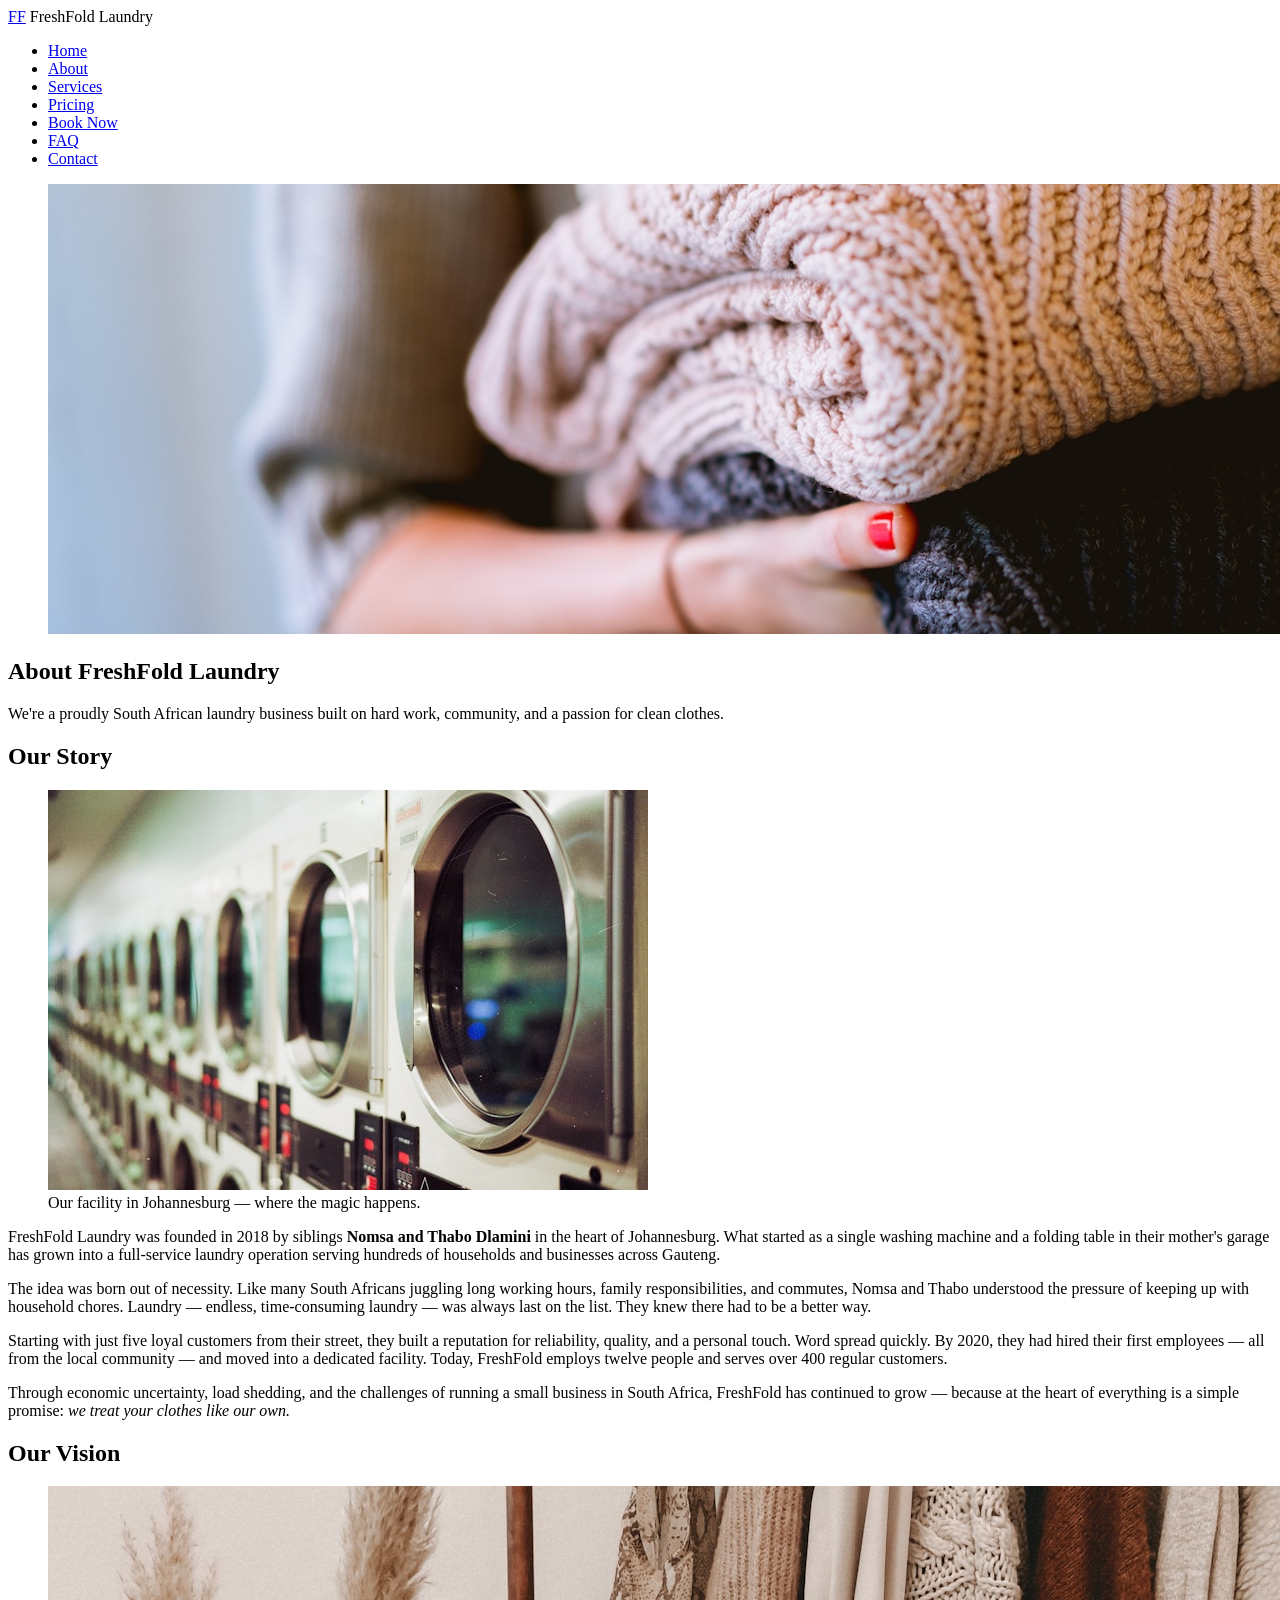
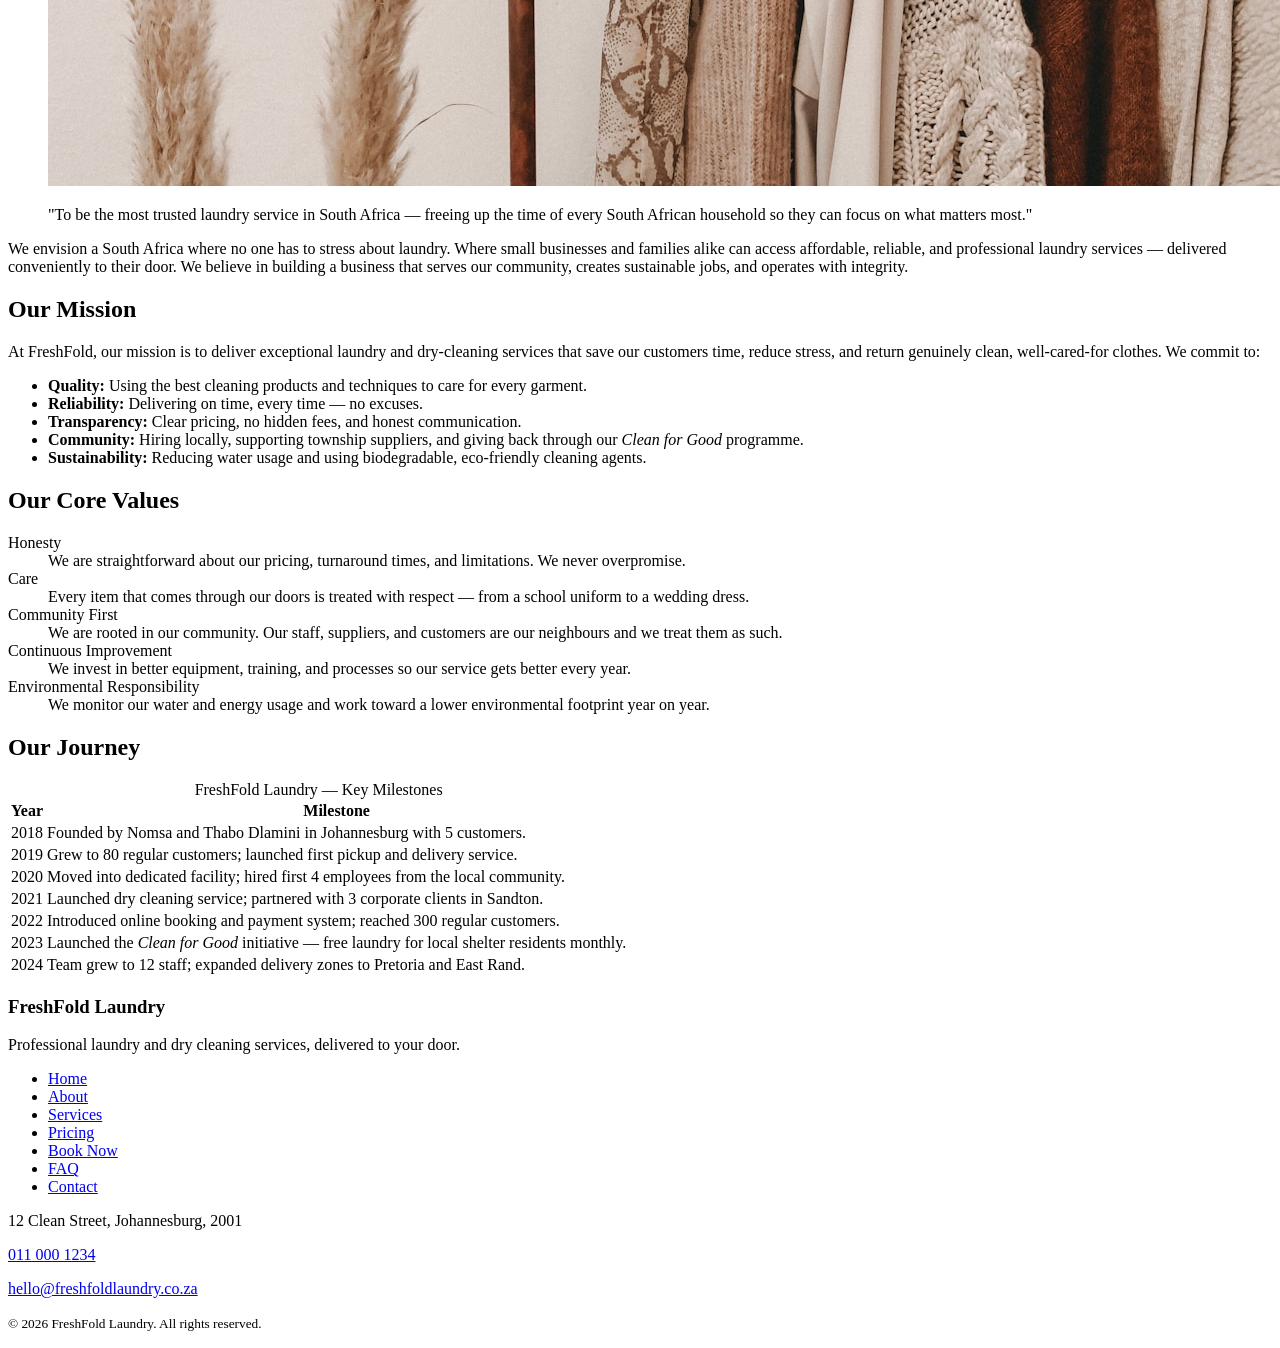
==== about.html @ 2a02e9fd "POE PART 1 POE PART 1" ====
<!doctype html>
<html lang="en">
    <head>
        <meta charset="UTF-8" />
        <meta name="viewport" content="width=device-width, initial-scale=1.0" />
        <title>About Us – FreshFold Laundry</title>
    </head>
    <body>
        <!-- ===== SITE HEADER & NAVIGATION ===== -->
        <header>
            <div class="logo">
                <a href="index.html">FF</a>
                <span>FreshFold Laundry</span>
            </div>
            <nav aria-label="Main navigation">
                <ul>
                    <li><a href="index.html">Home</a></li>
                    <li><a href="about.html" aria-current="page">About</a></li>
                    <li><a href="products_services.html">Services</a></li>
                    <li><a href="pricing.html">Pricing</a></li>
                    <li><a href="book-now.html">Book Now</a></li>
                    <li><a href="faq.html">FAQ</a></li>
                    <li><a href="contact.html">Contact</a></li>
                </ul>
            </nav>
        </header>

        <main>
            <!-- ===== PAGE HERO ===== -->
            <section aria-labelledby="about-hero-heading">
                <figure>
                    <img
                        src="./_images/about_cover.jpg"
                        alt="Staff members working inside the FreshFold laundry facility"
                        width="1400"
                        height="450"
                    />
                </figure>
                <h1 id="about-hero-heading">About FreshFold Laundry</h1>
                <p>
                    We're a proudly South African laundry business built on hard
                    work, community, and a passion for clean clothes.
                </p>
            </section>

            <!-- ===== OUR STORY ===== -->
            <section aria-labelledby="story-heading">
                <h2 id="story-heading">Our Story</h2>
                <div>
                    <figure>
                        <img
                            src="./_images/our_story.jpg"
                            alt="Laundry machines lined up in a bright, clean facility"
                            width="600"
                            height="400"
                        />
                        <figcaption>
                            Our facility in Johannesburg — where the magic
                            happens.
                        </figcaption>
                    </figure>
                    <div>
                        <p>
                            FreshFold Laundry was founded in 2018 by siblings
                            <strong>Nomsa and Thabo Dlamini</strong> in the
                            heart of Johannesburg. What started as a single
                            washing machine and a folding table in their
                            mother's garage has grown into a full-service
                            laundry operation serving hundreds of households and
                            businesses across Gauteng.
                        </p>
                        <p>
                            The idea was born out of necessity. Like many South
                            Africans juggling long working hours, family
                            responsibilities, and commutes, Nomsa and Thabo
                            understood the pressure of keeping up with household
                            chores. Laundry — endless, time-consuming laundry —
                            was always last on the list. They knew there had to
                            be a better way.
                        </p>
                        <p>
                            Starting with just five loyal customers from their
                            street, they built a reputation for reliability,
                            quality, and a personal touch. Word spread quickly.
                            By 2020, they had hired their first employees — all
                            from the local community — and moved into a
                            dedicated facility. Today, FreshFold employs twelve
                            people and serves over 400 regular customers.
                        </p>
                        <p>
                            Through economic uncertainty, load shedding, and the
                            challenges of running a small business in South
                            Africa, FreshFold has continued to grow — because at
                            the heart of everything is a simple promise:
                            <em>we treat your clothes like our own.</em>
                        </p>
                    </div>
                </div>
            </section>

            <!-- ===== OUR VISION ===== -->
            <section aria-labelledby="vision-heading">
                <h2 id="vision-heading">Our Vision</h2>
                <figure>
                    <img
                        src="./_images/vision.jpg"
                        alt="Clean, folded laundry ready for delivery"
                        width="1400"
                        height="300"
                    />
                </figure>
                <blockquote>
                    <p>
                        "To be the most trusted laundry service in South Africa
                        — freeing up the time of every South African household
                        so they can focus on what matters most."
                    </p>
                </blockquote>
                <p>
                    We envision a South Africa where no one has to stress about
                    laundry. Where small businesses and families alike can
                    access affordable, reliable, and professional laundry
                    services — delivered conveniently to their door. We believe
                    in building a business that serves our community, creates
                    sustainable jobs, and operates with integrity.
                </p>
            </section>

            <!-- ===== OUR MISSION ===== -->
            <section aria-labelledby="mission-heading">
                <h2 id="mission-heading">Our Mission</h2>
                <p>
                    At FreshFold, our mission is to deliver exceptional laundry
                    and dry-cleaning services that save our customers time,
                    reduce stress, and return genuinely clean, well-cared-for
                    clothes. We commit to:
                </p>
                <ul>
                    <li>
                        <strong>Quality:</strong> Using the best cleaning
                        products and techniques to care for every garment.
                    </li>
                    <li>
                        <strong>Reliability:</strong> Delivering on time, every
                        time — no excuses.
                    </li>
                    <li>
                        <strong>Transparency:</strong> Clear pricing, no hidden
                        fees, and honest communication.
                    </li>
                    <li>
                        <strong>Community:</strong> Hiring locally, supporting
                        township suppliers, and giving back through our
                        <em>Clean for Good</em> programme.
                    </li>
                    <li>
                        <strong>Sustainability:</strong> Reducing water usage
                        and using biodegradable, eco-friendly cleaning agents.
                    </li>
                </ul>
            </section>

            <!-- ===== OUR VALUES ===== -->
            <section aria-labelledby="values-heading">
                <h2 id="values-heading">Our Core Values</h2>
                <dl>
                    <dt>Honesty</dt>
                    <dd>
                        We are straightforward about our pricing, turnaround
                        times, and limitations. We never overpromise.
                    </dd>

                    <dt>Care</dt>
                    <dd>
                        Every item that comes through our doors is treated with
                        respect — from a school uniform to a wedding dress.
                    </dd>

                    <dt>Community First</dt>
                    <dd>
                        We are rooted in our community. Our staff, suppliers,
                        and customers are our neighbours and we treat them as
                        such.
                    </dd>

                    <dt>Continuous Improvement</dt>
                    <dd>
                        We invest in better equipment, training, and processes
                        so our service gets better every year.
                    </dd>

                    <dt>Environmental Responsibility</dt>
                    <dd>
                        We monitor our water and energy usage and work toward a
                        lower environmental footprint year on year.
                    </dd>
                </dl>
            </section>

            <!-- ===== MILESTONES ===== -->
            <section aria-labelledby="milestones-heading">
                <h2 id="milestones-heading">Our Journey</h2>
                <table>
                    <caption>
                        FreshFold Laundry — Key Milestones
                    </caption>
                    <thead>
                        <tr>
                            <th scope="col">Year</th>
                            <th scope="col">Milestone</th>
                        </tr>
                    </thead>
                    <tbody>
                        <tr>
                            <td>2018</td>
                            <td>
                                Founded by Nomsa and Thabo Dlamini in
                                Johannesburg with 5 customers.
                            </td>
                        </tr>
                        <tr>
                            <td>2019</td>
                            <td>
                                Grew to 80 regular customers; launched first
                                pickup and delivery service.
                            </td>
                        </tr>
                        <tr>
                            <td>2020</td>
                            <td>
                                Moved into dedicated facility; hired first 4
                                employees from the local community.
                            </td>
                        </tr>
                        <tr>
                            <td>2021</td>
                            <td>
                                Launched dry cleaning service; partnered with 3
                                corporate clients in Sandton.
                            </td>
                        </tr>
                        <tr>
                            <td>2022</td>
                            <td>
                                Introduced online booking and payment system;
                                reached 300 regular customers.
                            </td>
                        </tr>
                        <tr>
                            <td>2023</td>
                            <td>
                                Launched the <em>Clean for Good</em> initiative
                                — free laundry for local shelter residents
                                monthly.
                            </td>
                        </tr>
                        <tr>
                            <td>2024</td>
                            <td>
                                Team grew to 12 staff; expanded delivery zones
                                to Pretoria and East Rand.
                            </td>
                        </tr>
                    </tbody>
                </table>
            </section>
        </main>

        <!-- ===== SITE FOOTER ===== -->
        <footer>
            <div>
                <h3>FreshFold Laundry</h3>
                <p>
                    Professional laundry and dry cleaning services, delivered to
                    your door.
                </p>
            </div>
            <nav aria-label="Footer navigation">
                <ul>
                    <li><a href="index.html">Home</a></li>
                    <li><a href="about.html">About</a></li>
                    <li><a href="products_services.html">Services</a></li>
                    <li><a href="pricing.html">Pricing</a></li>
                    <li><a href="book-now.html">Book Now</a></li>
                    <li><a href="faq.html">FAQ</a></li>
                    <li><a href="contact.html">Contact</a></li>
                </ul>
            </nav>
            <div>
                <p>12 Clean Street, Johannesburg, 2001</p>
                <p><a href="tel:+27110001234">011 000 1234</a></p>
                <p>
                    <a href="mailto:hello@freshfoldlaundry.co.za"
                        >hello@freshfoldlaundry.co.za</a
                    >
                </p>
            </div>
            <p>
                <small
                    >&copy; 2026 FreshFold Laundry. All rights reserved.</small
                >
            </p>
        </footer>
    </body>
</html>
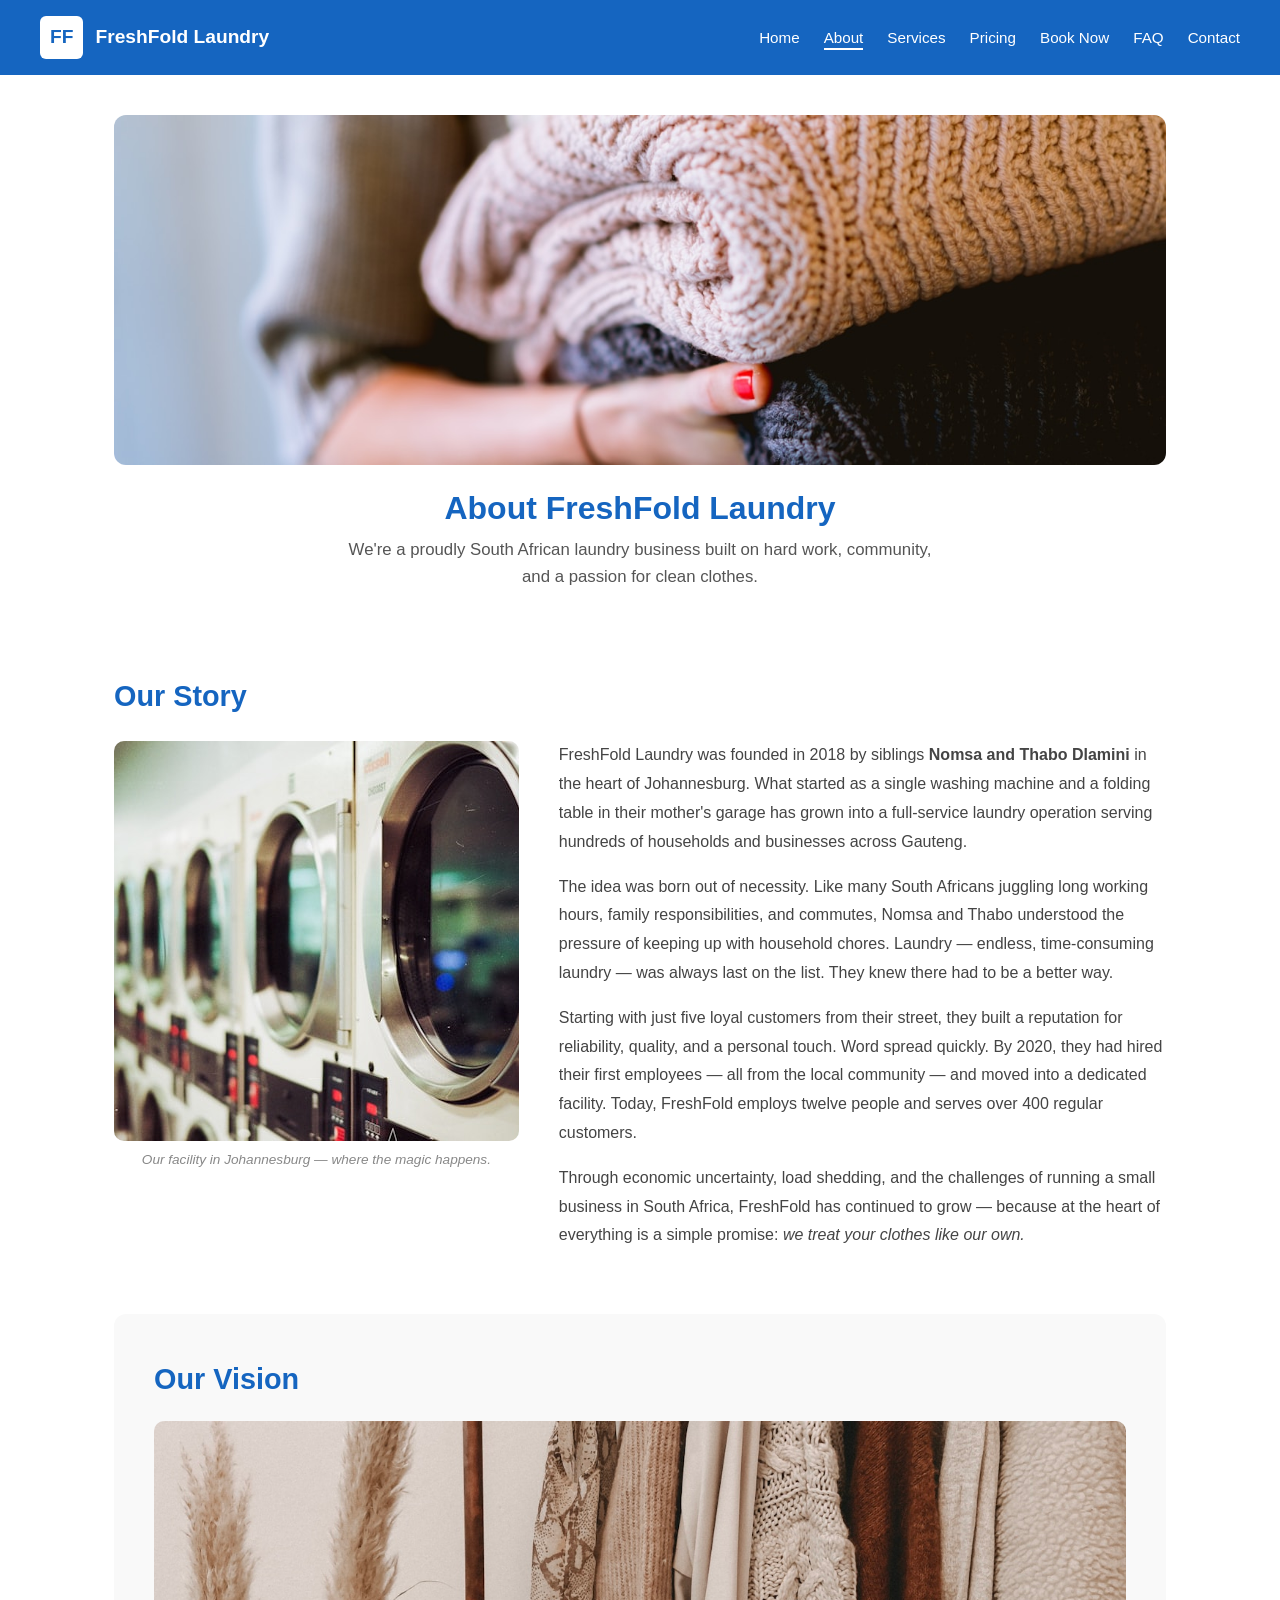
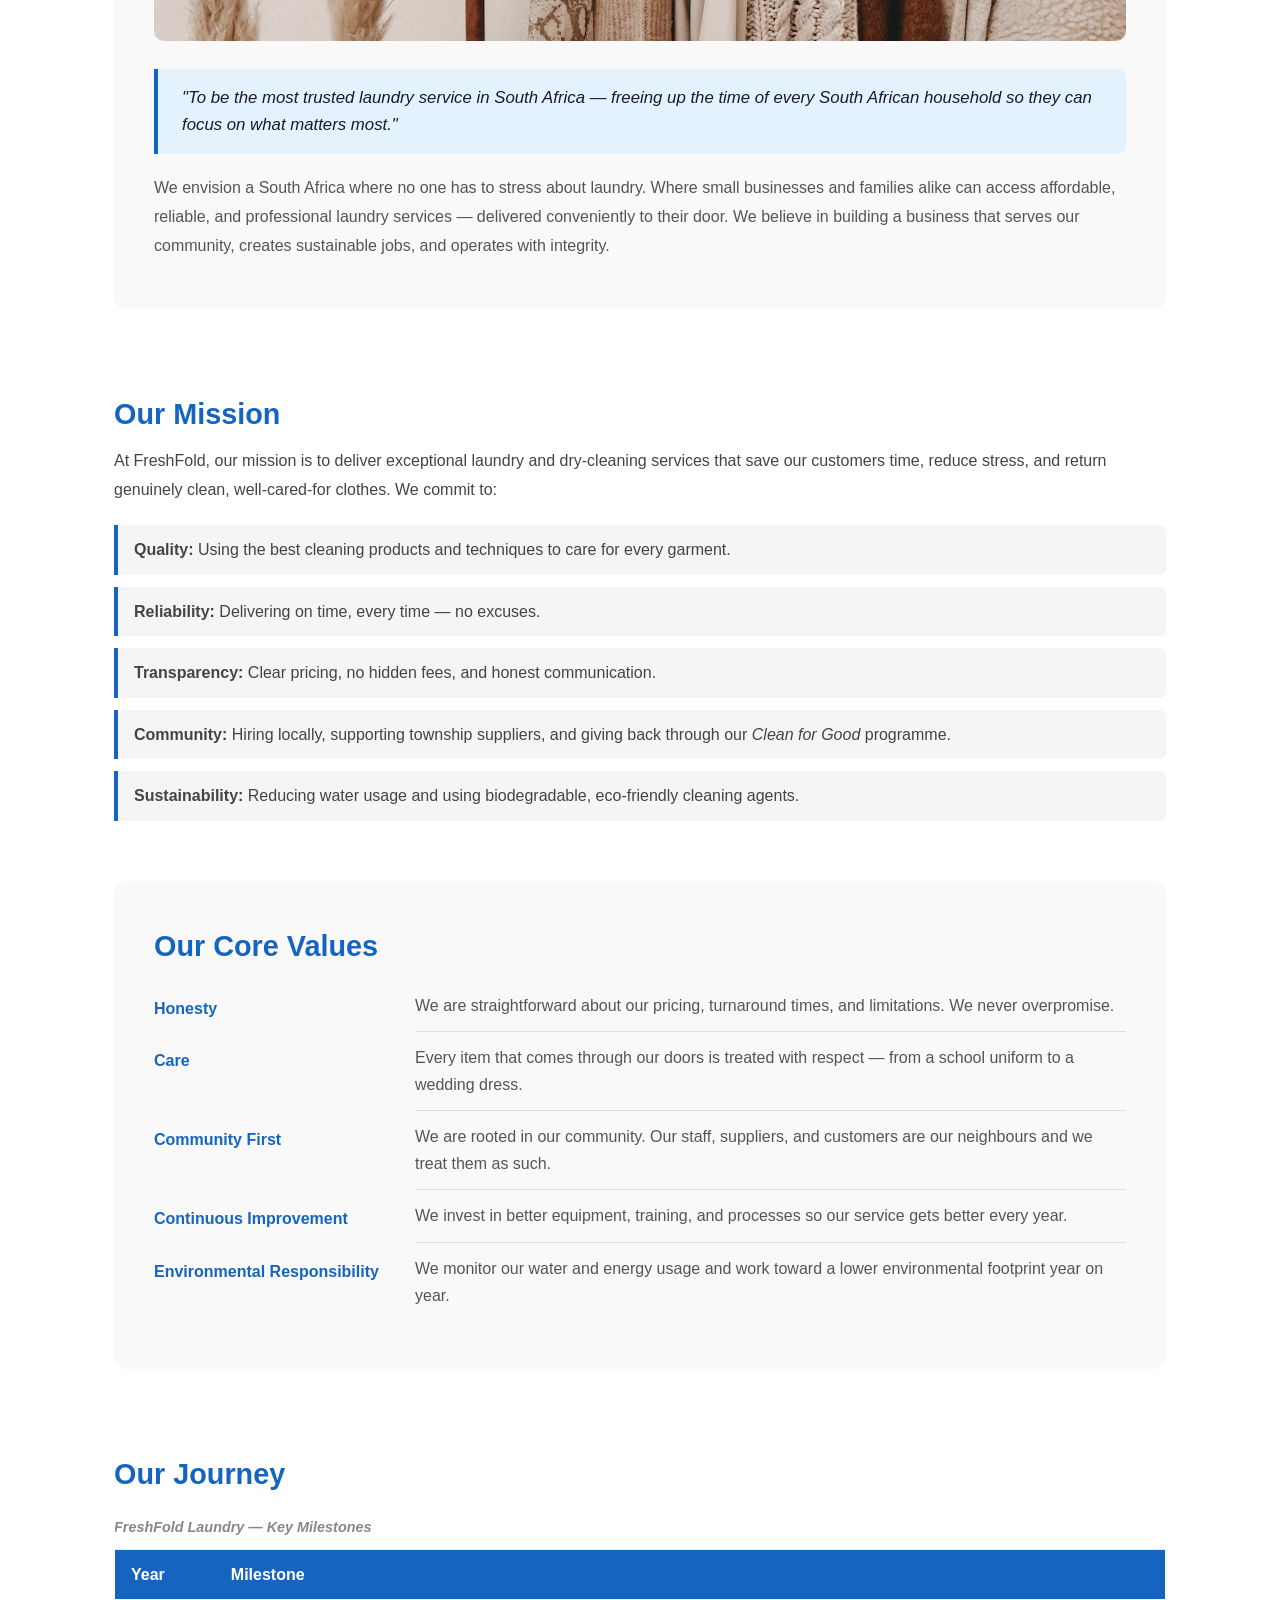
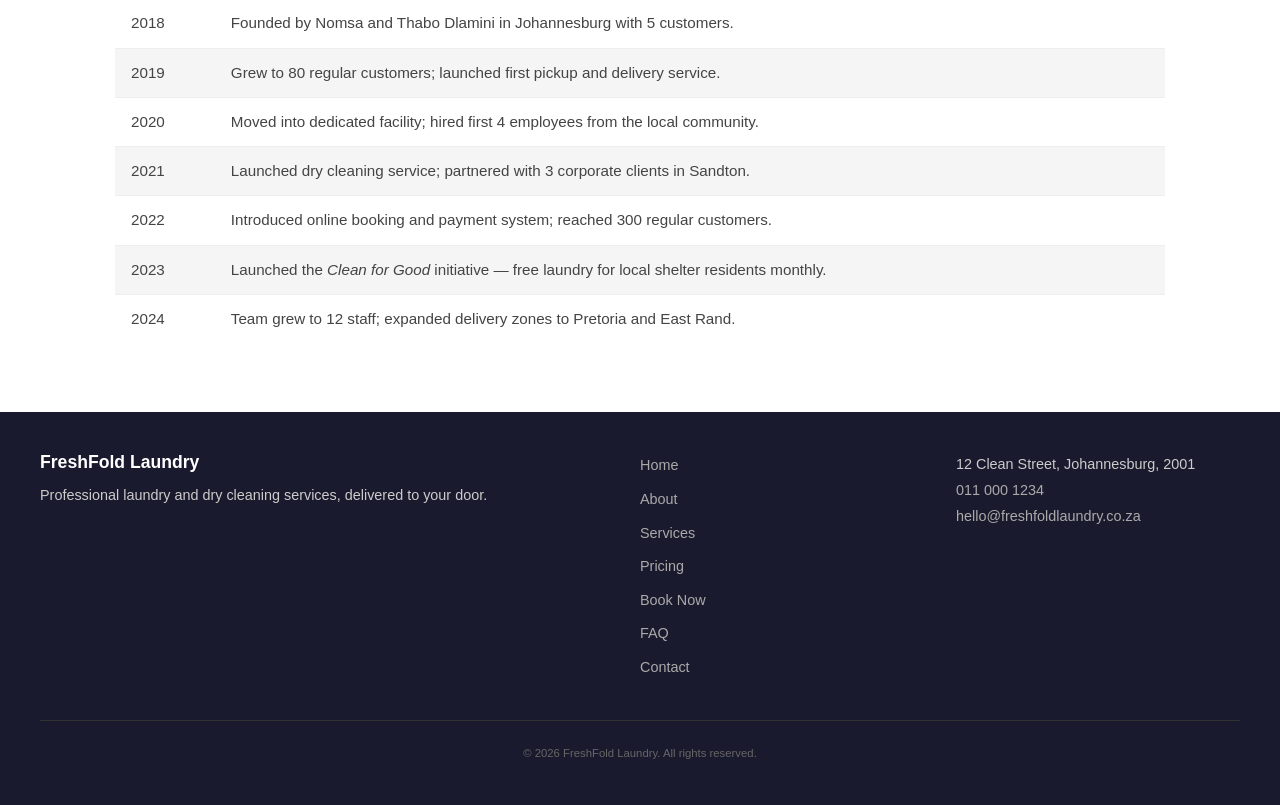
==== commit 290dcb31: "Part 2 IWED Assignment Part 2 IWED Assignment" ====
--- a/about.html
+++ b/about.html
@@ -4,6 +4,7 @@
         <meta charset="UTF-8" />
         <meta name="viewport" content="width=device-width, initial-scale=1.0" />
         <title>About Us – FreshFold Laundry</title>
+        <link rel="stylesheet" href="./style.css" />
     </head>
     <body>
         <!-- ===== SITE HEADER & NAVIGATION ===== -->
--- a/style.css
+++ b/style.css
@@ -0,0 +1,1628 @@
+/* ===== RESET & BASE ===== */
+* {
+    margin: 0;
+    padding: 0;
+    box-sizing: border-box;
+}
+
+body {
+    font-family: "Segoe UI", Arial, sans-serif;
+    font-size: 16px;
+    color: #333;
+    background-color: #fff;
+    line-height: 1.6;
+}
+
+a {
+    color: #1a73e8;
+    text-decoration: none;
+}
+
+a:hover {
+    text-decoration: underline;
+}
+
+img {
+    max-width: 100%;
+    display: block;
+}
+
+h1,
+h2,
+h3 {
+    line-height: 1.2;
+    margin-bottom: 0.5rem;
+}
+
+/* ===== HEADER & NAVIGATION ===== */
+header {
+    display: flex;
+    align-items: center;
+    justify-content: space-between;
+    padding: 16px 40px;
+    background-color: #1565c0;
+    color: #fff;
+    position: sticky;
+    top: 0;
+    z-index: 100;
+}
+
+.logo {
+    display: flex;
+    align-items: center;
+    gap: 12px;
+}
+
+.logo a {
+    background-color: #fff;
+    color: #1565c0;
+    font-weight: 700;
+    font-size: 1.2rem;
+    padding: 6px 10px;
+    border-radius: 6px;
+    text-decoration: none;
+}
+
+.logo span {
+    font-size: 1.2rem;
+    font-weight: 600;
+    color: #fff;
+}
+
+header nav ul {
+    list-style: none;
+    display: flex;
+    gap: 24px;
+}
+
+header nav ul li a {
+    color: #fff;
+    font-weight: 500;
+    font-size: 0.95rem;
+    text-decoration: none;
+    padding-bottom: 2px;
+    border-bottom: 2px solid transparent;
+    transition: border-color 0.2s;
+}
+
+header nav ul li a:hover,
+header nav ul li a[aria-current="page"] {
+    border-bottom-color: #fff;
+}
+
+/* ===== MAIN ===== */
+main {
+    max-width: 1100px;
+    margin: 0 auto;
+    padding: 0 24px;
+}
+
+/* ===== HERO SECTION ===== */
+section[aria-labelledby="hero-heading"] {
+    position: relative;
+    margin: 40px 0;
+    border-radius: 12px;
+    overflow: hidden;
+}
+
+section[aria-labelledby="hero-heading"] figure {
+    margin: 0;
+}
+
+section[aria-labelledby="hero-heading"] figure img {
+    width: 100%;
+    height: 420px;
+    object-fit: cover;
+}
+
+section[aria-labelledby="hero-heading"] div {
+    position: absolute;
+    top: 50%;
+    left: 50%;
+    transform: translate(-50%, -50%);
+    text-align: center;
+    background-color: rgba(0, 0, 0, 0.5);
+    color: #fff;
+    padding: 32px 40px;
+    border-radius: 10px;
+    width: 90%;
+    max-width: 600px;
+}
+
+section[aria-labelledby="hero-heading"] h1 {
+    font-size: 2.2rem;
+    margin-bottom: 12px;
+}
+
+section[aria-labelledby="hero-heading"] p {
+    margin-bottom: 20px;
+    font-size: 1rem;
+}
+
+section[aria-labelledby="hero-heading"] a {
+    display: inline-block;
+    padding: 12px 24px;
+    border-radius: 6px;
+    font-weight: 600;
+    margin: 6px;
+    text-decoration: none;
+    transition: background-color 0.2s;
+}
+
+section[aria-labelledby="hero-heading"] a:first-of-type {
+    background-color: #1565c0;
+    color: #fff;
+}
+
+section[aria-labelledby="hero-heading"] a:first-of-type:hover {
+    background-color: #0d47a1;
+}
+
+section[aria-labelledby="hero-heading"] a:last-of-type {
+    background-color: #fff;
+    color: #1565c0;
+}
+
+section[aria-labelledby="hero-heading"] a:last-of-type:hover {
+    background-color: #e3f2fd;
+}
+
+/* ===== HIGHLIGHTS SECTION ===== */
+section[aria-labelledby="highlights-heading"] {
+    padding: 48px 0;
+    text-align: center;
+}
+
+section[aria-labelledby="highlights-heading"] h2 {
+    font-size: 1.8rem;
+    margin-bottom: 32px;
+    color: #1565c0;
+}
+
+section[aria-labelledby="highlights-heading"] ul {
+    list-style: none;
+    display: grid;
+    grid-template-columns: repeat(4, 1fr);
+    gap: 24px;
+}
+
+section[aria-labelledby="highlights-heading"] li {
+    background-color: #e3f2fd;
+    border-radius: 10px;
+    padding: 24px 20px;
+}
+
+section[aria-labelledby="highlights-heading"] h3 {
+    font-size: 1rem;
+    color: #1565c0;
+    margin-bottom: 8px;
+}
+
+section[aria-labelledby="highlights-heading"] p {
+    font-size: 0.9rem;
+    color: #555;
+}
+
+/* ===== SERVICES TABLE ===== */
+section[aria-labelledby="services-heading"] {
+    padding: 48px 0;
+}
+
+section[aria-labelledby="services-heading"] h2 {
+    font-size: 1.8rem;
+    color: #1565c0;
+    margin-bottom: 24px;
+}
+
+table {
+    width: 100%;
+    border-collapse: collapse;
+    margin-bottom: 16px;
+}
+
+caption {
+    font-weight: 600;
+    margin-bottom: 10px;
+    text-align: left;
+    color: #555;
+}
+
+th {
+    background-color: #1565c0;
+    color: #fff;
+    padding: 12px 16px;
+    text-align: left;
+}
+
+td {
+    padding: 12px 16px;
+    border-bottom: 1px solid #ddd;
+}
+
+tbody tr:nth-child(even) {
+    background-color: #f5f5f5;
+}
+
+tbody tr:hover {
+    background-color: #e3f2fd;
+}
+
+section[aria-labelledby="services-heading"] > p a {
+    font-weight: 600;
+    color: #1565c0;
+}
+
+/* ===== ABOUT PAGE HERO ===== */
+section[aria-labelledby="about-hero-heading"] {
+    text-align: center;
+    margin: 40px 0;
+}
+
+section[aria-labelledby="about-hero-heading"] figure {
+    margin: 0 0 24px 0;
+    border-radius: 12px;
+    overflow: hidden;
+}
+
+section[aria-labelledby="about-hero-heading"] figure img {
+    width: 100%;
+    height: 350px;
+    object-fit: cover;
+}
+
+section[aria-labelledby="about-hero-heading"] h1 {
+    font-size: 2rem;
+    color: #1565c0;
+    margin-bottom: 10px;
+}
+
+section[aria-labelledby="about-hero-heading"] p {
+    font-size: 1.05rem;
+    color: #555;
+    max-width: 600px;
+    margin: 0 auto;
+}
+
+/* ===== OUR STORY ===== */
+section[aria-labelledby="story-heading"] {
+    padding: 48px 0;
+}
+
+section[aria-labelledby="story-heading"] h2 {
+    font-size: 1.8rem;
+    color: #1565c0;
+    margin-bottom: 28px;
+}
+
+section[aria-labelledby="story-heading"] > div {
+    display: grid;
+    grid-template-columns: 1fr 1.5fr;
+    gap: 40px;
+    align-items: start;
+}
+
+section[aria-labelledby="story-heading"] figure {
+    margin: 0;
+}
+
+section[aria-labelledby="story-heading"] figure img {
+    width: 100%;
+    border-radius: 10px;
+    object-fit: cover;
+}
+
+section[aria-labelledby="story-heading"] figcaption {
+    font-size: 0.85rem;
+    color: #888;
+    text-align: center;
+    margin-top: 8px;
+    font-style: italic;
+}
+
+section[aria-labelledby="story-heading"] > div > div p {
+    margin-bottom: 16px;
+    color: #444;
+    line-height: 1.8;
+}
+
+/* ===== OUR VISION ===== */
+section[aria-labelledby="vision-heading"] {
+    padding: 48px 0;
+    background-color: #f9f9f9;
+    border-radius: 12px;
+    padding-left: 40px;
+    padding-right: 40px;
+    margin-bottom: 40px;
+}
+
+section[aria-labelledby="vision-heading"] h2 {
+    font-size: 1.8rem;
+    color: #1565c0;
+    margin-bottom: 24px;
+}
+
+section[aria-labelledby="vision-heading"] figure {
+    margin: 0 0 28px 0;
+    border-radius: 10px;
+    overflow: hidden;
+}
+
+section[aria-labelledby="vision-heading"] figure img {
+    width: 100%;
+    height: 220px;
+    object-fit: cover;
+}
+
+section[aria-labelledby="vision-heading"] blockquote {
+    border-left: 4px solid #1565c0;
+    padding: 16px 24px;
+    margin: 0 0 20px 0;
+    background-color: #e3f2fd;
+    border-radius: 0 8px 8px 0;
+}
+
+section[aria-labelledby="vision-heading"] blockquote p {
+    font-style: italic;
+    color: #1a1a2e;
+    font-size: 1.05rem;
+}
+
+section[aria-labelledby="vision-heading"] > p {
+    color: #555;
+    line-height: 1.8;
+}
+
+/* ===== OUR MISSION ===== */
+section[aria-labelledby="mission-heading"] {
+    padding: 48px 0;
+}
+
+section[aria-labelledby="mission-heading"] h2 {
+    font-size: 1.8rem;
+    color: #1565c0;
+    margin-bottom: 16px;
+}
+
+section[aria-labelledby="mission-heading"] > p {
+    color: #444;
+    margin-bottom: 20px;
+    line-height: 1.8;
+}
+
+section[aria-labelledby="mission-heading"] ul {
+    list-style: none;
+    padding: 0;
+}
+
+section[aria-labelledby="mission-heading"] ul li {
+    padding: 12px 16px;
+    border-left: 4px solid #1565c0;
+    margin-bottom: 12px;
+    background-color: #f5f5f5;
+    border-radius: 0 6px 6px 0;
+    color: #444;
+    line-height: 1.6;
+}
+
+/* ===== OUR VALUES ===== */
+section[aria-labelledby="values-heading"] {
+    padding: 48px 0;
+    background-color: #f9f9f9;
+    border-radius: 12px;
+    padding-left: 40px;
+    padding-right: 40px;
+    margin-bottom: 40px;
+}
+
+section[aria-labelledby="values-heading"] h2 {
+    font-size: 1.8rem;
+    color: #1565c0;
+    margin-bottom: 28px;
+}
+
+section[aria-labelledby="values-heading"] dl {
+    display: grid;
+    grid-template-columns: 1fr 3fr;
+    gap: 12px 24px;
+    align-items: start;
+}
+
+section[aria-labelledby="values-heading"] dt {
+    font-weight: 700;
+    color: #1565c0;
+    padding-top: 4px;
+}
+
+section[aria-labelledby="values-heading"] dd {
+    color: #555;
+    line-height: 1.7;
+    margin: 0;
+    padding-bottom: 12px;
+    border-bottom: 1px solid #ddd;
+}
+
+section[aria-labelledby="values-heading"] dt:last-of-type + dd {
+    border-bottom: none;
+}
+
+/* ===== MILESTONES TABLE ===== */
+section[aria-labelledby="milestones-heading"] {
+    padding: 48px 0;
+}
+
+section[aria-labelledby="milestones-heading"] h2 {
+    font-size: 1.8rem;
+    color: #1565c0;
+    margin-bottom: 24px;
+}
+
+/* ===== HOW IT WORKS ===== */
+section[aria-labelledby="how-heading"] {
+    padding: 48px 0;
+    background-color: #f9f9f9;
+    border-radius: 12px;
+    padding-left: 40px;
+    padding-right: 40px;
+    margin-bottom: 40px;
+}
+
+section[aria-labelledby="how-heading"] h2 {
+    font-size: 1.8rem;
+    color: #1565c0;
+    margin-bottom: 28px;
+}
+
+section[aria-labelledby="how-heading"] ol {
+    list-style: none;
+    display: grid;
+    grid-template-columns: repeat(4, 1fr);
+    gap: 24px;
+    padding: 0;
+}
+
+section[aria-labelledby="how-heading"] li {
+    background-color: #fff;
+    border: 1px solid #ddd;
+    border-radius: 10px;
+    padding: 20px;
+}
+
+section[aria-labelledby="how-heading"] h3 {
+    font-size: 1rem;
+    color: #1565c0;
+    margin-bottom: 8px;
+}
+
+section[aria-labelledby="how-heading"] p {
+    font-size: 0.9rem;
+    color: #555;
+}
+
+/* ===== TESTIMONIALS ===== */
+section[aria-labelledby="testimonials-heading"] {
+    padding: 48px 0;
+    text-align: center;
+}
+
+section[aria-labelledby="testimonials-heading"] h2 {
+    font-size: 1.8rem;
+    color: #1565c0;
+    margin-bottom: 32px;
+}
+
+section[aria-labelledby="testimonials-heading"] article {
+    display: inline-block;
+    width: 30%;
+    vertical-align: top;
+    background-color: #fff;
+    border: 1px solid #ddd;
+    border-radius: 10px;
+    padding: 24px;
+    margin: 0 1%;
+}
+
+section[aria-labelledby="testimonials-heading"] blockquote p {
+    font-style: italic;
+    color: #444;
+    margin-bottom: 12px;
+}
+
+section[aria-labelledby="testimonials-heading"] article footer {
+    font-size: 0.9rem;
+    color: #888;
+}
+
+/* ===== CALL TO ACTION ===== */
+section[aria-labelledby="cta-heading"] {
+    background-color: #1565c0;
+    color: #fff;
+    text-align: center;
+    padding: 48px 40px;
+    border-radius: 12px;
+    margin-bottom: 48px;
+}
+
+section[aria-labelledby="cta-heading"] h2 {
+    font-size: 1.8rem;
+    margin-bottom: 12px;
+}
+
+section[aria-labelledby="cta-heading"] p {
+    margin-bottom: 24px;
+    font-size: 1rem;
+}
+
+section[aria-labelledby="cta-heading"] a {
+    display: inline-block;
+    padding: 12px 28px;
+    border-radius: 6px;
+    font-weight: 600;
+    margin: 6px;
+    text-decoration: none;
+    transition: background-color 0.2s;
+}
+
+section[aria-labelledby="cta-heading"] a:first-of-type {
+    background-color: #fff;
+    color: #1565c0;
+}
+
+section[aria-labelledby="cta-heading"] a:first-of-type:hover {
+    background-color: #e3f2fd;
+}
+
+section[aria-labelledby="cta-heading"] a:last-of-type {
+    background-color: transparent;
+    color: #fff;
+    border: 2px solid #fff;
+}
+
+section[aria-labelledby="cta-heading"] a:last-of-type:hover {
+    background-color: rgba(255, 255, 255, 0.15);
+}
+
+/* ===== SERVICES PAGE HERO ===== */
+section[aria-labelledby="services-hero-heading"] {
+    text-align: center;
+    margin: 40px 0;
+}
+
+section[aria-labelledby="services-hero-heading"] figure {
+    margin: 0 0 24px 0;
+    border-radius: 12px;
+    overflow: hidden;
+}
+
+section[aria-labelledby="services-hero-heading"] figure img {
+    width: 100%;
+    height: 350px;
+    object-fit: cover;
+}
+
+section[aria-labelledby="services-hero-heading"] h1 {
+    font-size: 2rem;
+    color: #1565c0;
+    margin-bottom: 10px;
+}
+
+section[aria-labelledby="services-hero-heading"] p {
+    font-size: 1.05rem;
+    color: #555;
+    max-width: 600px;
+    margin: 0 auto;
+}
+
+/* ===== SHARED: SERVICE DETAIL SECTIONS ===== */
+/* Applies to drop-off, pickup, ironing, dry cleaning */
+section[aria-labelledby="dropoff-heading"],
+section[aria-labelledby="pickup-heading"],
+section[aria-labelledby="ironing-heading"],
+section[aria-labelledby="drycleaning-heading"] {
+    padding: 48px 0;
+    border-bottom: 1px solid #eee;
+}
+
+section[aria-labelledby="dropoff-heading"] h2,
+section[aria-labelledby="pickup-heading"] h2,
+section[aria-labelledby="ironing-heading"] h2,
+section[aria-labelledby="drycleaning-heading"] h2 {
+    font-size: 1.8rem;
+    color: #1565c0;
+    margin-bottom: 24px;
+}
+
+/* Two-column layout: image + text */
+section[aria-labelledby="dropoff-heading"] > div,
+section[aria-labelledby="pickup-heading"] > div,
+section[aria-labelledby="ironing-heading"] > div,
+section[aria-labelledby="drycleaning-heading"] > div {
+    display: grid;
+    grid-template-columns: 1fr 1.6fr;
+    gap: 40px;
+    align-items: start;
+}
+
+/* Alternate: image on right for even sections */
+section[aria-labelledby="pickup-heading"] > div,
+section[aria-labelledby="drycleaning-heading"] > div {
+    direction: rtl;
+}
+
+section[aria-labelledby="pickup-heading"] > div > *,
+section[aria-labelledby="drycleaning-heading"] > div > * {
+    direction: ltr;
+}
+
+/* Shared figure styles */
+section[aria-labelledby="dropoff-heading"] figure,
+section[aria-labelledby="pickup-heading"] figure,
+section[aria-labelledby="ironing-heading"] figure,
+section[aria-labelledby="drycleaning-heading"] figure {
+    margin: 0;
+}
+
+section[aria-labelledby="dropoff-heading"] figure img,
+section[aria-labelledby="pickup-heading"] figure img,
+section[aria-labelledby="ironing-heading"] figure img,
+section[aria-labelledby="drycleaning-heading"] figure img {
+    width: 100%;
+    border-radius: 10px;
+    object-fit: cover;
+    height: 300px;
+}
+
+section[aria-labelledby="dropoff-heading"] figcaption,
+section[aria-labelledby="pickup-heading"] figcaption,
+section[aria-labelledby="ironing-heading"] figcaption,
+section[aria-labelledby="drycleaning-heading"] figcaption {
+    font-size: 0.85rem;
+    color: #888;
+    font-style: italic;
+    text-align: center;
+    margin-top: 8px;
+}
+
+/* Shared text content */
+section[aria-labelledby="dropoff-heading"] > div > div p,
+section[aria-labelledby="pickup-heading"] > div > div p,
+section[aria-labelledby="ironing-heading"] > div > div p,
+section[aria-labelledby="drycleaning-heading"] > div > div p {
+    color: #444;
+    line-height: 1.8;
+    margin-bottom: 12px;
+}
+
+section[aria-labelledby="dropoff-heading"] h3,
+section[aria-labelledby="pickup-heading"] h3,
+section[aria-labelledby="ironing-heading"] h3,
+section[aria-labelledby="drycleaning-heading"] h3 {
+    font-size: 1rem;
+    color: #1a1a2e;
+    margin: 16px 0 8px 0;
+}
+
+section[aria-labelledby="dropoff-heading"] ul,
+section[aria-labelledby="pickup-heading"] ul,
+section[aria-labelledby="ironing-heading"] ul,
+section[aria-labelledby="drycleaning-heading"] ul,
+section[aria-labelledby="pickup-heading"] ol {
+    padding-left: 20px;
+    margin-bottom: 12px;
+    color: #444;
+}
+
+section[aria-labelledby="dropoff-heading"] ul li,
+section[aria-labelledby="pickup-heading"] ul li,
+section[aria-labelledby="ironing-heading"] ul li,
+section[aria-labelledby="drycleaning-heading"] ul li,
+section[aria-labelledby="pickup-heading"] ol li {
+    margin-bottom: 6px;
+    line-height: 1.6;
+}
+
+/* ===== MEET THE TEAM ===== */
+section[aria-labelledby="team-heading"] {
+    padding: 48px 0;
+}
+
+section[aria-labelledby="team-heading"] h2 {
+    font-size: 1.8rem;
+    color: #1565c0;
+    margin-bottom: 12px;
+}
+
+section[aria-labelledby="team-heading"] > p {
+    color: #555;
+    margin-bottom: 32px;
+    line-height: 1.8;
+}
+
+section[aria-labelledby="team-heading"] ul {
+    list-style: none;
+    padding: 0;
+    display: grid;
+    grid-template-columns: repeat(3, 1fr);
+    gap: 28px;
+}
+
+section[aria-labelledby="team-heading"] li {
+    background-color: #f9f9f9;
+    border: 1px solid #eee;
+    border-radius: 10px;
+    padding: 24px;
+    text-align: center;
+}
+
+section[aria-labelledby="team-heading"] figure {
+    margin: 0 0 16px 0;
+}
+
+section[aria-labelledby="team-heading"] figure img {
+    width: 100px;
+    height: 100px;
+    object-fit: cover;
+    border-radius: 50%;
+    margin: 0 auto;
+    border: 3px solid #1565c0;
+}
+
+section[aria-labelledby="team-heading"] h3 {
+    font-size: 1rem;
+    color: #1a1a2e;
+    margin-bottom: 4px;
+}
+
+section[aria-labelledby="team-heading"] li > p:first-of-type {
+    color: #1565c0;
+    font-size: 0.85rem;
+    margin-bottom: 10px;
+}
+
+section[aria-labelledby="team-heading"] li > p:last-of-type {
+    font-size: 0.88rem;
+    color: #555;
+    line-height: 1.6;
+}
+/* ===== PRICING PAGE HERO ===== */
+section[aria-labelledby="pricing-hero-heading"] {
+    text-align: center;
+    margin: 40px 0;
+}
+
+section[aria-labelledby="pricing-hero-heading"] figure {
+    margin: 0 0 24px 0;
+    border-radius: 12px;
+    overflow: hidden;
+}
+
+section[aria-labelledby="pricing-hero-heading"] figure img {
+    width: 100%;
+    height: 280px;
+    object-fit: cover;
+}
+
+section[aria-labelledby="pricing-hero-heading"] h1 {
+    font-size: 2rem;
+    color: #1565c0;
+    margin-bottom: 10px;
+}
+
+section[aria-labelledby="pricing-hero-heading"] p {
+    font-size: 1.05rem;
+    color: #555;
+    max-width: 600px;
+    margin: 0 auto;
+}
+
+/* ===== SHARED: PRICING TABLE SECTIONS ===== */
+section[aria-labelledby="wf-pricing-heading"],
+section[aria-labelledby="iron-pricing-heading"],
+section[aria-labelledby="dc-pricing-heading"] {
+    padding: 48px 0;
+    border-bottom: 1px solid #eee;
+}
+
+section[aria-labelledby="wf-pricing-heading"] h2,
+section[aria-labelledby="iron-pricing-heading"] h2,
+section[aria-labelledby="dc-pricing-heading"] h2 {
+    font-size: 1.8rem;
+    color: #1565c0;
+    margin-bottom: 10px;
+}
+
+section[aria-labelledby="wf-pricing-heading"] > p,
+section[aria-labelledby="iron-pricing-heading"] > p,
+section[aria-labelledby="dc-pricing-heading"] > p {
+    color: #555;
+    margin-bottom: 20px;
+}
+
+section[aria-labelledby="wf-pricing-heading"] p em,
+section[aria-labelledby="iron-pricing-heading"] p em {
+    font-size: 0.9rem;
+    color: #888;
+    display: block;
+    margin-top: 12px;
+}
+
+/* ===== PACKAGES ===== */
+section[aria-labelledby="packages-heading"] {
+    padding: 48px 0;
+    border-bottom: 1px solid #eee;
+}
+
+section[aria-labelledby="packages-heading"] h2 {
+    font-size: 1.8rem;
+    color: #1565c0;
+    margin-bottom: 10px;
+}
+
+section[aria-labelledby="packages-heading"] > p {
+    color: #555;
+    margin-bottom: 32px;
+    line-height: 1.8;
+}
+
+section[aria-labelledby="packages-heading"] article {
+    display: inline-block;
+    width: 30%;
+    vertical-align: top;
+    margin: 0 1.5%;
+    background-color: #f9f9f9;
+    border: 1px solid #ddd;
+    border-radius: 10px;
+    padding: 28px 24px;
+}
+
+/* Highlight the middle (most popular) package */
+section[aria-labelledby="packages-heading"] article:nth-child(3) {
+    background-color: #1565c0;
+    color: #fff;
+    border-color: #1565c0;
+    transform: translateY(-6px);
+}
+
+section[aria-labelledby="packages-heading"] article:nth-child(3) h3,
+section[aria-labelledby="packages-heading"] article:nth-child(3) p,
+section[aria-labelledby="packages-heading"] article:nth-child(3) li {
+    color: #fff;
+}
+
+section[aria-labelledby="packages-heading"] article h3 {
+    font-size: 1.1rem;
+    color: #1565c0;
+    margin-bottom: 6px;
+}
+
+section[aria-labelledby="packages-heading"] article > p:first-of-type {
+    font-size: 0.9rem;
+    color: #777;
+    margin-bottom: 16px;
+}
+
+section[aria-labelledby="packages-heading"] article ul {
+    list-style: none;
+    padding: 0;
+    margin-bottom: 20px;
+}
+
+section[aria-labelledby="packages-heading"] article ul li {
+    padding: 6px 0;
+    border-bottom: 1px solid #eee;
+    font-size: 0.9rem;
+    color: #444;
+    line-height: 1.5;
+}
+
+section[aria-labelledby="packages-heading"] article:nth-child(3) ul li {
+    border-bottom-color: rgba(255, 255, 255, 0.25);
+}
+
+section[aria-labelledby="packages-heading"] article ul li::before {
+    content: "✓ ";
+    color: #1565c0;
+    font-weight: 700;
+}
+
+section[aria-labelledby="packages-heading"] article:nth-child(3) ul li::before {
+    color: #fff;
+}
+
+section[aria-labelledby="packages-heading"] article a {
+    display: inline-block;
+    padding: 10px 20px;
+    background-color: #1565c0;
+    color: #fff;
+    border-radius: 6px;
+    font-weight: 600;
+    font-size: 0.9rem;
+    text-decoration: none;
+    transition: background-color 0.2s;
+}
+
+section[aria-labelledby="packages-heading"] article a:hover {
+    background-color: #0d47a1;
+}
+
+section[aria-labelledby="packages-heading"] article:nth-child(3) a {
+    background-color: #fff;
+    color: #1565c0;
+}
+
+section[aria-labelledby="packages-heading"] article:nth-child(3) a:hover {
+    background-color: #e3f2fd;
+}
+
+/* ===== BOOK NOW CTA ===== */
+section[aria-labelledby="booknow-cta-heading"] {
+    background-color: #1565c0;
+    color: #fff;
+    text-align: center;
+    padding: 48px 40px;
+    border-radius: 12px;
+    margin: 48px 0;
+}
+
+section[aria-labelledby="booknow-cta-heading"] h2 {
+    font-size: 1.8rem;
+    margin-bottom: 12px;
+}
+
+section[aria-labelledby="booknow-cta-heading"] p {
+    margin-bottom: 24px;
+    font-size: 1rem;
+}
+
+section[aria-labelledby="booknow-cta-heading"] a {
+    display: inline-block;
+    padding: 14px 32px;
+    background-color: #fff;
+    color: #1565c0;
+    border-radius: 6px;
+    font-weight: 700;
+    font-size: 1rem;
+    text-decoration: none;
+    transition: background-color 0.2s;
+}
+
+section[aria-labelledby="booknow-cta-heading"] a:hover {
+    background-color: #e3f2fd;
+}
+/* ===== BOOK NOW PAGE HERO ===== */
+section[aria-labelledby="book-hero-heading"] {
+    text-align: center;
+    padding: 48px 40px;
+    background-color: #e3f2fd;
+    border-radius: 12px;
+    margin: 40px 0;
+}
+
+section[aria-labelledby="book-hero-heading"] h1 {
+    font-size: 2rem;
+    color: #1565c0;
+    margin-bottom: 12px;
+}
+
+section[aria-labelledby="book-hero-heading"] p {
+    font-size: 1.05rem;
+    color: #444;
+    max-width: 650px;
+    margin: 0 auto;
+    line-height: 1.8;
+}
+
+/* ===== HOW BOOKING WORKS ===== */
+section[aria-labelledby="booking-steps-heading"] {
+    padding: 48px 0;
+    border-bottom: 1px solid #eee;
+}
+
+section[aria-labelledby="booking-steps-heading"] h2 {
+    font-size: 1.8rem;
+    color: #1565c0;
+    margin-bottom: 28px;
+}
+
+section[aria-labelledby="booking-steps-heading"] ol {
+    list-style: none;
+    padding: 0;
+    display: grid;
+    grid-template-columns: repeat(5, 1fr);
+    gap: 20px;
+    counter-reset: steps;
+}
+
+section[aria-labelledby="booking-steps-heading"] li {
+    background-color: #f9f9f9;
+    border: 1px solid #ddd;
+    border-radius: 10px;
+    padding: 20px 16px;
+    position: relative;
+    counter-increment: steps;
+}
+
+section[aria-labelledby="booking-steps-heading"] li::before {
+    content: counter(steps);
+    display: inline-block;
+    width: 30px;
+    height: 30px;
+    background-color: #1565c0;
+    color: #fff;
+    border-radius: 50%;
+    text-align: center;
+    line-height: 30px;
+    font-weight: 700;
+    font-size: 0.9rem;
+    margin-bottom: 10px;
+}
+
+section[aria-labelledby="booking-steps-heading"] h3 {
+    font-size: 0.95rem;
+    color: #1a1a2e;
+    margin-bottom: 8px;
+}
+
+section[aria-labelledby="booking-steps-heading"] p {
+    font-size: 0.88rem;
+    color: #555;
+    line-height: 1.6;
+}
+
+/* ===== SHARED: BOOKING DETAIL SECTIONS ===== */
+section[aria-labelledby="pickup-booking-heading"],
+section[aria-labelledby="ironing-booking-heading"],
+section[aria-labelledby="dc-booking-heading"] {
+    padding: 48px 0;
+    border-bottom: 1px solid #eee;
+}
+
+section[aria-labelledby="pickup-booking-heading"] h2,
+section[aria-labelledby="ironing-booking-heading"] h2,
+section[aria-labelledby="dc-booking-heading"] h2 {
+    font-size: 1.8rem;
+    color: #1565c0;
+    margin-bottom: 24px;
+}
+
+section[aria-labelledby="pickup-booking-heading"] > div,
+section[aria-labelledby="ironing-booking-heading"] > div,
+section[aria-labelledby="dc-booking-heading"] > div {
+    display: grid;
+    grid-template-columns: 1fr 1.6fr;
+    gap: 40px;
+    align-items: start;
+}
+
+/* Alternate image side */
+section[aria-labelledby="ironing-booking-heading"] > div {
+    direction: rtl;
+}
+
+section[aria-labelledby="ironing-booking-heading"] > div > * {
+    direction: ltr;
+}
+
+section[aria-labelledby="pickup-booking-heading"] figure,
+section[aria-labelledby="ironing-booking-heading"] figure,
+section[aria-labelledby="dc-booking-heading"] figure {
+    margin: 0;
+}
+
+section[aria-labelledby="pickup-booking-heading"] figure img,
+section[aria-labelledby="ironing-booking-heading"] figure img,
+section[aria-labelledby="dc-booking-heading"] figure img {
+    width: 100%;
+    height: 280px;
+    object-fit: cover;
+    border-radius: 10px;
+}
+
+section[aria-labelledby="pickup-booking-heading"] figcaption,
+section[aria-labelledby="ironing-booking-heading"] figcaption,
+section[aria-labelledby="dc-booking-heading"] figcaption {
+    font-size: 0.85rem;
+    color: #888;
+    font-style: italic;
+    text-align: center;
+    margin-top: 8px;
+}
+
+section[aria-labelledby="pickup-booking-heading"] > div > div p,
+section[aria-labelledby="ironing-booking-heading"] > div > div p,
+section[aria-labelledby="dc-booking-heading"] > div > div p {
+    color: #444;
+    line-height: 1.8;
+    margin-bottom: 12px;
+}
+
+section[aria-labelledby="pickup-booking-heading"] h3,
+section[aria-labelledby="ironing-booking-heading"] h3,
+section[aria-labelledby="dc-booking-heading"] h3 {
+    font-size: 1rem;
+    color: #1a1a2e;
+    margin: 16px 0 8px 0;
+}
+
+section[aria-labelledby="pickup-booking-heading"] ul,
+section[aria-labelledby="ironing-booking-heading"] ul,
+section[aria-labelledby="dc-booking-heading"] ul {
+    padding-left: 20px;
+    margin-bottom: 12px;
+    color: #444;
+}
+
+section[aria-labelledby="pickup-booking-heading"] ul li,
+section[aria-labelledby="ironing-booking-heading"] ul li,
+section[aria-labelledby="dc-booking-heading"] ul li {
+    margin-bottom: 6px;
+    line-height: 1.6;
+}
+
+/* iframe booking form */
+section[aria-labelledby="pickup-booking-heading"] iframe {
+    border: 1px solid #ddd;
+    border-radius: 8px;
+    margin-top: 12px;
+}
+
+/* Note paragraph in italic */
+section[aria-labelledby="pickup-booking-heading"] p em {
+    font-size: 0.85rem;
+    color: #888;
+}
+
+/* ===== PAYMENT INFO ===== */
+section[aria-labelledby="payment-heading"] {
+    padding: 48px 0 60px 0;
+}
+
+section[aria-labelledby="payment-heading"] h2 {
+    font-size: 1.8rem;
+    color: #1565c0;
+    margin-bottom: 12px;
+}
+
+section[aria-labelledby="payment-heading"] > p {
+    color: #444;
+    margin-bottom: 16px;
+    line-height: 1.8;
+}
+
+section[aria-labelledby="payment-heading"] ul {
+    list-style: none;
+    padding: 0;
+    display: grid;
+    grid-template-columns: repeat(2, 1fr);
+    gap: 12px;
+    margin-bottom: 20px;
+    max-width: 600px;
+}
+
+section[aria-labelledby="payment-heading"] ul li {
+    background-color: #f5f5f5;
+    border-left: 4px solid #1565c0;
+    padding: 10px 14px;
+    border-radius: 0 6px 6px 0;
+    font-size: 0.95rem;
+    color: #444;
+}
+
+section[aria-labelledby="payment-heading"] figure {
+    margin-top: 24px;
+    border-radius: 10px;
+    overflow: hidden;
+    max-width: 500px;
+}
+
+section[aria-labelledby="payment-heading"] figure img {
+    width: 100%;
+    object-fit: cover;
+    border-radius: 10px;
+}
+
+/* ===== FOOTER ===== */
+footer {
+    background-color: #1a1a2e;
+    color: #ccc;
+    padding: 40px;
+    display: grid;
+    grid-template-columns: 2fr 1fr 1fr;
+    gap: 32px;
+    align-items: start;
+}
+
+footer h3 {
+    color: #fff;
+    margin-bottom: 10px;
+    font-size: 1.1rem;
+}
+
+footer p {
+    font-size: 0.9rem;
+    line-height: 1.8;
+}
+
+footer nav ul {
+    list-style: none;
+}
+
+footer nav ul li {
+    margin-bottom: 8px;
+}
+
+footer nav ul li a {
+    color: #aaa;
+    font-size: 0.9rem;
+    text-decoration: none;
+}
+
+footer nav ul li a:hover {
+    color: #fff;
+}
+
+footer a {
+    color: #aaa;
+}
+
+footer a:hover {
+    color: #fff;
+}
+
+footer > p {
+    grid-column: 1 / -1;
+    text-align: center;
+    border-top: 1px solid #333;
+    padding-top: 20px;
+    font-size: 0.85rem;
+    color: #666;
+}
+/* ===== FAQ PAGE HERO ===== */
+section[aria-labelledby="faq-hero-heading"] {
+    text-align: center;
+    margin: 40px 0;
+}
+
+section[aria-labelledby="faq-hero-heading"] figure {
+    margin: 0 0 24px 0;
+    border-radius: 12px;
+    overflow: hidden;
+}
+
+section[aria-labelledby="faq-hero-heading"] figure img {
+    width: 100%;
+    height: 350px;
+    object-fit: cover;
+}
+
+section[aria-labelledby="faq-hero-heading"] h1 {
+    font-size: 2rem;
+    color: #1565c0;
+    margin-bottom: 10px;
+}
+
+section[aria-labelledby="faq-hero-heading"] p {
+    font-size: 1.05rem;
+    color: #555;
+    max-width: 600px;
+    margin: 0 auto;
+}
+
+section[aria-labelledby="faq-hero-heading"] a {
+    color: #1565c0;
+    font-weight: 600;
+    text-decoration: none;
+}
+
+/* ===== FAQ CATEGORY SECTIONS ===== */
+section[aria-labelledby="faq-pricing-heading"],
+section[aria-labelledby="faq-packages-heading"],
+section[aria-labelledby="faq-service-heading"] {
+    padding: 48px 0;
+    border-bottom: 1px solid #eee;
+}
+
+section[aria-labelledby="faq-pricing-heading"] h2,
+section[aria-labelledby="faq-packages-heading"] h2,
+section[aria-labelledby="faq-service-heading"] h2 {
+    font-size: 1.8rem;
+    color: #1565c0;
+    margin-bottom: 32px;
+}
+
+/* Individual Question/Answer Blocks */
+article {
+    margin-bottom: 32px;
+}
+
+article h3 {
+    font-size: 1.1rem;
+    color: #1a1a2e;
+    margin-bottom: 12px;
+    display: flex;
+    align-items: flex-start;
+}
+
+/* Optional: Add a subtle 'Q' prefix to questions */
+article h3::before {
+    content: "Q:";
+    color: #1565c0;
+    margin-right: 8px;
+    font-weight: 700;
+}
+
+article p {
+    color: #444;
+    line-height: 1.8;
+    margin-bottom: 12px;
+}
+
+article ul {
+    padding-left: 20px;
+    margin-bottom: 16px;
+}
+
+article ul li {
+    margin-bottom: 8px;
+    color: #444;
+    line-height: 1.6;
+}
+
+/* ===== FAQ TABLE STYLES ===== */
+table {
+    width: 100%;
+    border-collapse: collapse;
+    margin: 20px 0;
+    background-color: #fff;
+    border: 1px solid #eee;
+    border-radius: 8px;
+    overflow: hidden;
+}
+
+caption {
+    font-size: 0.9rem;
+    color: #888;
+    font-style: italic;
+    margin-bottom: 10px;
+    text-align: left;
+}
+
+thead {
+    background-color: #1565c0;
+    color: #fff;
+}
+
+th {
+    text-align: left;
+    padding: 12px 16px;
+    font-weight: 600;
+}
+
+td {
+    padding: 12px 16px;
+    border-bottom: 1px solid #eee;
+    color: #444;
+    font-size: 0.95rem;
+}
+
+tr:last-child td {
+    border-bottom: none;
+}
+
+/* ===== CONTACT CTA SECTION ===== */
+section[aria-labelledby="faq-contact-cta"] {
+    padding: 60px 0;
+    text-align: center;
+    background-color: #f9f9f9;
+    border-radius: 12px;
+    margin: 40px 0;
+}
+
+section[aria-labelledby="faq-contact-cta"] h2 {
+    font-size: 1.8rem;
+    color: #1565c0;
+    margin-bottom: 12px;
+}
+
+section[aria-labelledby="faq-contact-cta"] p {
+    color: #555;
+    margin-bottom: 24px;
+}
+
+section[aria-labelledby="faq-contact-cta"] ul {
+    list-style: none;
+    padding: 0;
+    display: flex;
+    justify-content: center;
+    gap: 30px;
+    flex-wrap: wrap;
+}
+
+section[aria-labelledby="faq-contact-cta"] ul li a {
+    color: #1565c0;
+    text-decoration: none;
+    font-weight: 600;
+    transition: color 0.2s;
+}
+
+section[aria-labelledby="faq-contact-cta"] ul li a:hover {
+    color: #0d47a1;
+    text-decoration: underline;
+}
+/* ===== CONTACT PAGE HERO ===== */
+section[aria-labelledby="contact-hero-heading"] {
+    text-align: center;
+    padding: 60px 0;
+    background-color: #f9f9f9;
+    border-radius: 12px;
+    margin: 40px 0;
+}
+
+section[aria-labelledby="contact-hero-heading"] h1 {
+    font-size: 2.2rem;
+    color: #1565c0;
+    margin-bottom: 16px;
+}
+
+section[aria-labelledby="contact-hero-heading"] p {
+    font-size: 1.1rem;
+    color: #555;
+    max-width: 700px;
+    margin: 0 auto;
+    line-height: 1.6;
+}
+
+/* ===== CONTACT INFO (Description List) ===== */
+section[aria-labelledby="contact-info-heading"] {
+    padding: 48px 0;
+    border-bottom: 1px solid #eee;
+}
+
+section[aria-labelledby="contact-info-heading"] h2 {
+    font-size: 1.8rem;
+    color: #1565c0;
+    margin-bottom: 24px;
+}
+
+address {
+    font-style: normal;
+}
+
+/* Grid layout for the contact details */
+section[aria-labelledby="contact-info-heading"] dl {
+    display: grid;
+    grid-template-columns: 200px 1fr;
+    gap: 20px;
+    align-items: baseline;
+}
+
+section[aria-labelledby="contact-info-heading"] dt {
+    font-weight: 700;
+    color: #1a1a2e;
+    text-transform: uppercase;
+    font-size: 0.85rem;
+    letter-spacing: 0.5px;
+}
+
+section[aria-labelledby="contact-info-heading"] dd {
+    margin: 0;
+    color: #444;
+    line-height: 1.6;
+}
+
+section[aria-labelledby="contact-info-heading"] dd a {
+    color: #1565c0;
+    text-decoration: none;
+    font-weight: 600;
+}
+
+/* ===== BUSINESS HOURS TABLE ===== */
+section[aria-labelledby="hours-heading"] {
+    padding: 48px 0;
+    border-bottom: 1px solid #eee;
+}
+
+section[aria-labelledby="hours-heading"] h2 {
+    font-size: 1.8rem;
+    color: #1565c0;
+    margin-bottom: 20px;
+}
+
+/* Reusing your table logic for consistency */
+section[aria-labelledby="hours-heading"] table {
+    width: 100%;
+    border-collapse: collapse;
+    margin: 24px 0;
+}
+
+section[aria-labelledby="hours-heading"] th,
+section[aria-labelledby="hours-heading"] td {
+    padding: 12px;
+    text-align: left;
+    border-bottom: 1px solid #eee;
+}
+
+section[aria-labelledby="hours-heading"] thead {
+    background-color: #1565c0;
+    color: #fff;
+}
+
+section[aria-labelledby="hours-heading"] tbody th {
+    background-color: #f4f7f9;
+    color: #1a1a2e;
+    width: 150px;
+}
+
+section[aria-labelledby="hours-heading"] p {
+    font-size: 0.9rem;
+    color: #666;
+    background: #fff8e1;
+    padding: 12px;
+    border-left: 4px solid #ffc107;
+}
+
+/* ===== EMBEDS (Forms & Maps) ===== */
+section[aria-labelledby="contact-form-heading"],
+section[aria-labelledby="map-heading"] {
+    padding: 48px 0;
+    border-bottom: 1px solid #eee;
+}
+
+section[aria-labelledby="contact-form-heading"] h2,
+section[aria-labelledby="map-heading"] h2 {
+    font-size: 1.8rem;
+    color: #1565c0;
+    margin-bottom: 12px;
+}
+
+iframe {
+    border: 1px solid #eee;
+    border-radius: 12px;
+    margin: 24px 0;
+    box-shadow: 0 4px 12px rgba(0, 0, 0, 0.05);
+}
+
+/* Styling the map footer text */
+section[aria-labelledby="map-heading"] p:last-of-type {
+    font-size: 0.95rem;
+    line-height: 1.8;
+    color: #444;
+}
+
+/* ===== POLICIES SECTION ===== */
+section[aria-labelledby="policies-heading"] {
+    padding: 60px 0;
+}
+
+section[aria-labelledby="policies-heading"] h2 {
+    font-size: 2rem;
+    color: #1565c0;
+    text-align: center;
+    margin-bottom: 40px;
+}
+
+/* Policy articles layout */
+section[aria-labelledby="policies-heading"] article {
+    margin-bottom: 40px;
+    padding-bottom: 20px;
+    border-bottom: 1px dashed #ddd;
+}
+
+section[aria-labelledby="policies-heading"] article:last-of-type {
+    border-bottom: none;
+}
+
+section[aria-labelledby="policies-heading"] h3 {
+    font-size: 1.2rem;
+    color: #1a1a2e;
+    margin-bottom: 10px;
+}
+
+section[aria-labelledby="policies-heading"] p {
+    color: #555;
+    line-height: 1.7;
+    margin-bottom: 10px;
+}
+
+section[aria-labelledby="policies-heading"] strong {
+    color: #1565c0;
+}
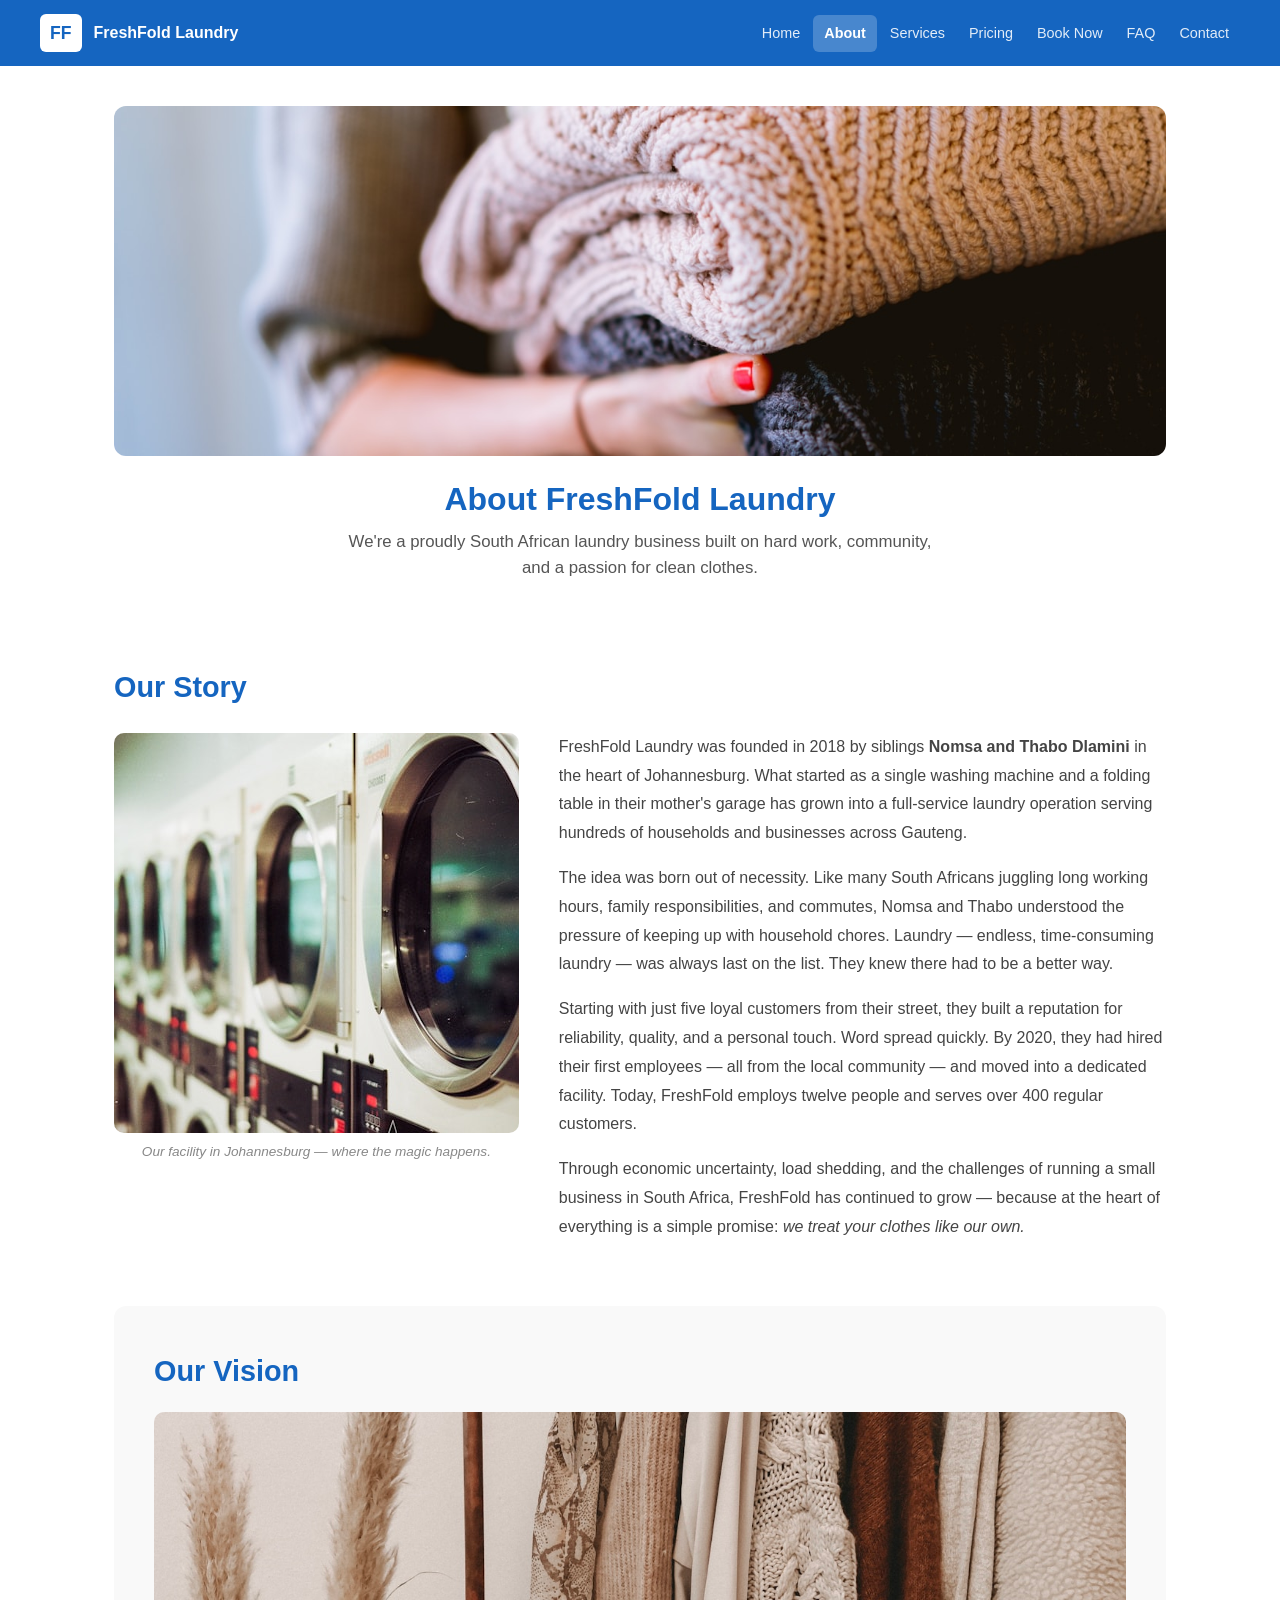
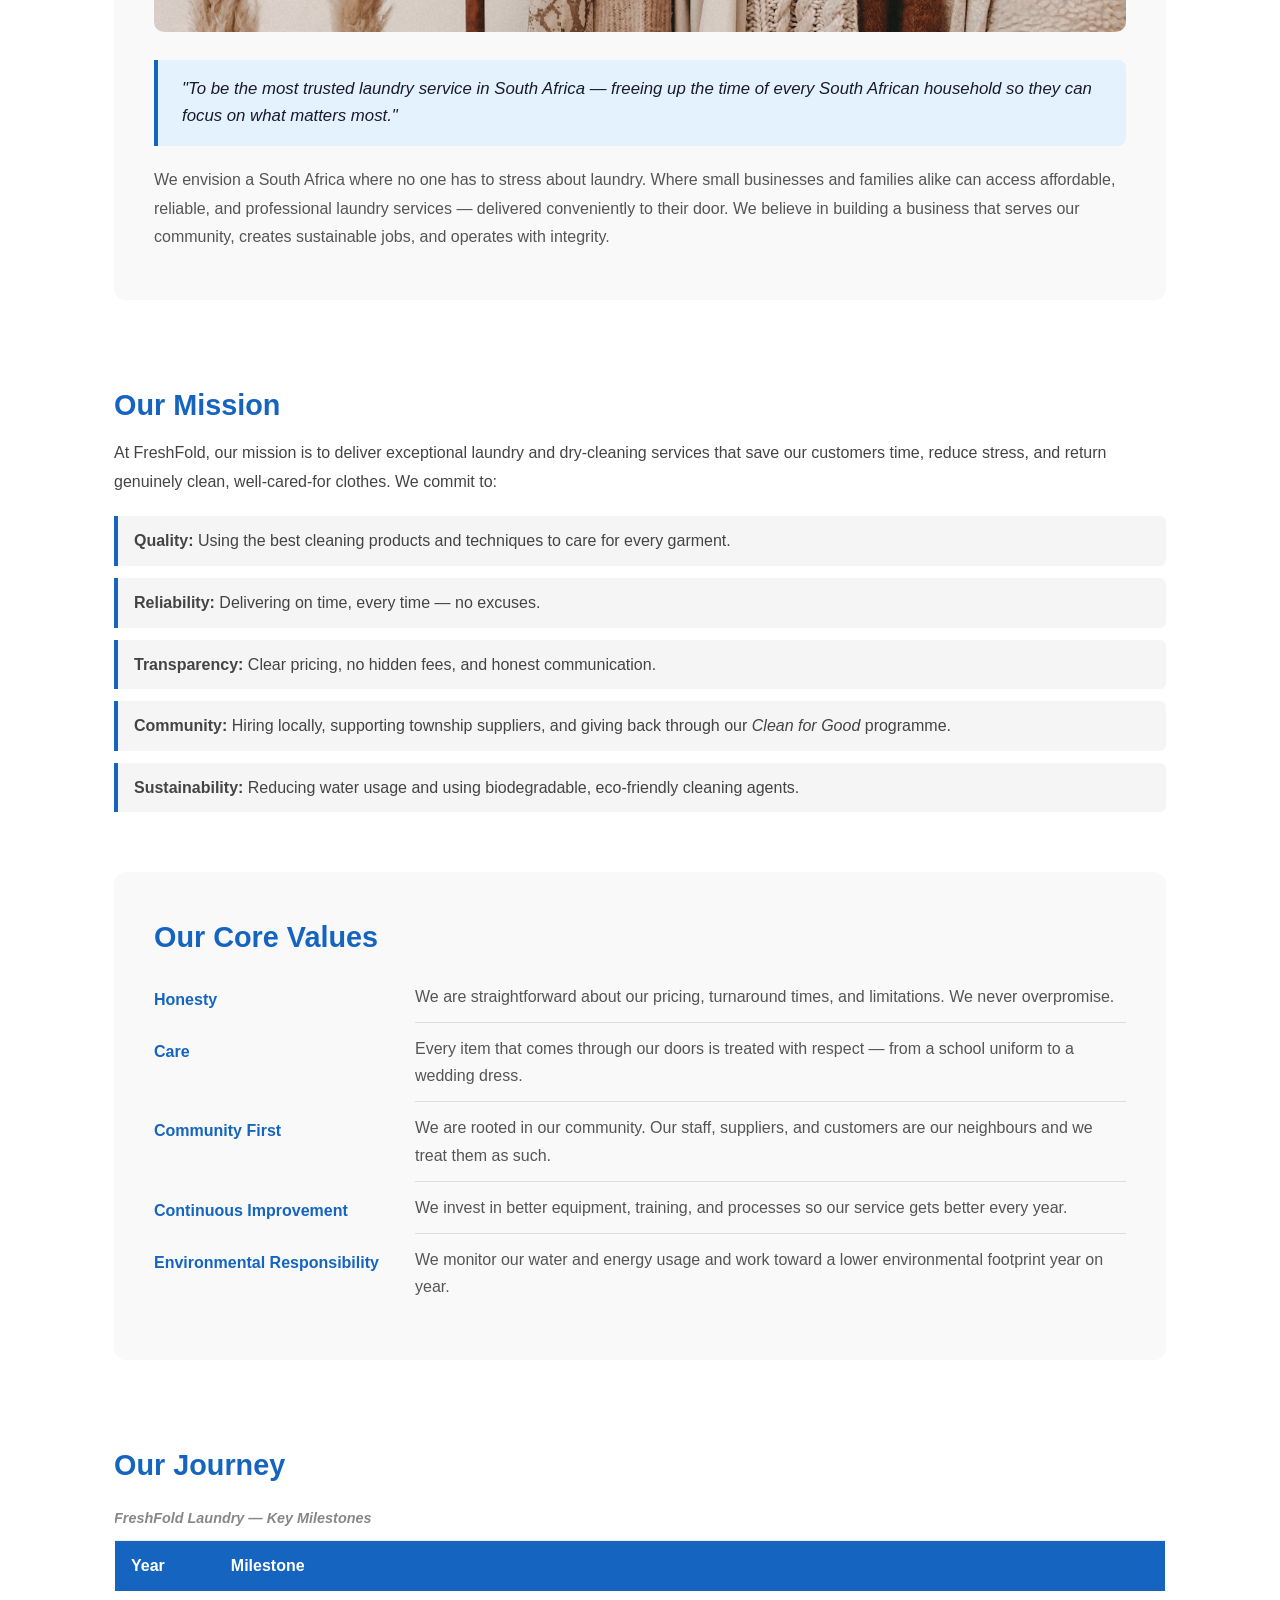
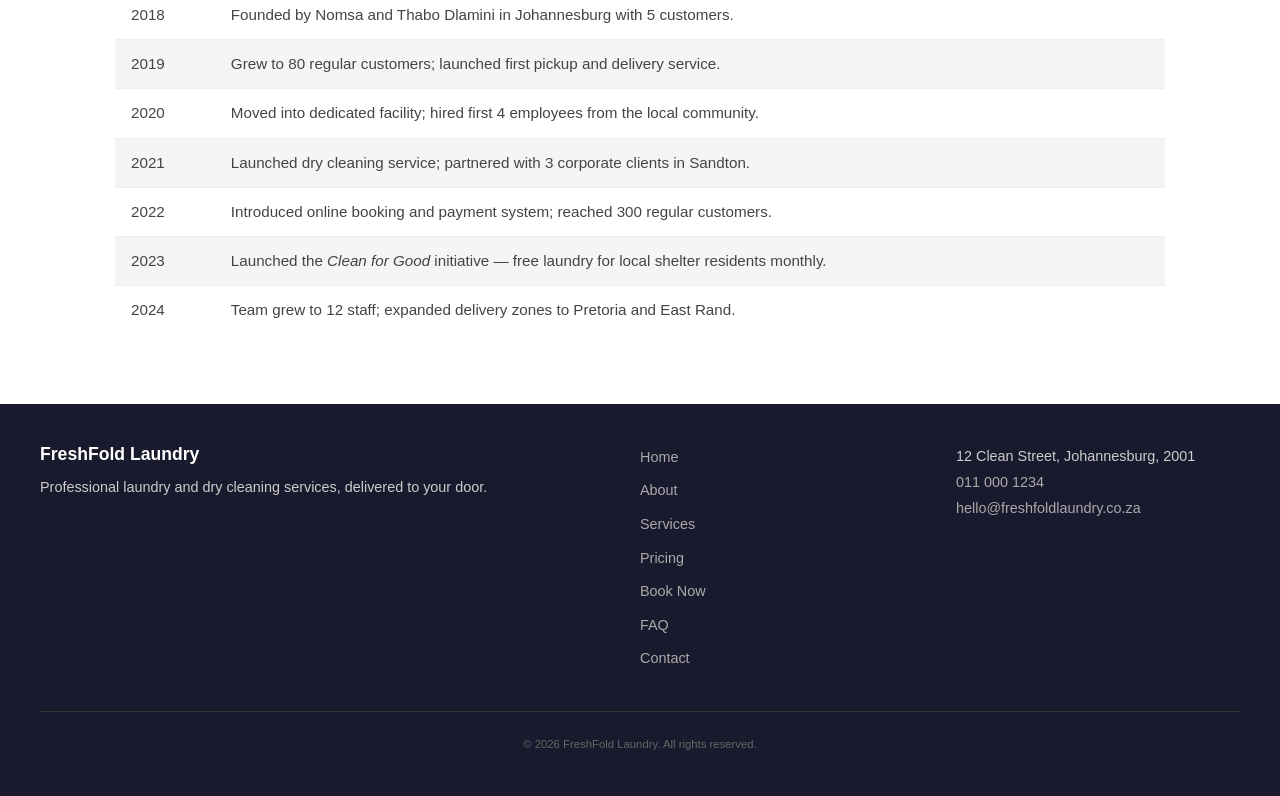
==== commit e69a2ced: "IWED FINAL POE" ====
--- a/about.html
+++ b/about.html
@@ -3,6 +3,18 @@
     <head>
         <meta charset="UTF-8" />
         <meta name="viewport" content="width=device-width, initial-scale=1.0" />
+        <meta
+            name="description"
+            content="We're a proudly South African laundry business built on hard work, community, and a passion for clean clothes."
+        />
+        <meta
+            property="og:title"
+            content="FreshFold Laundry – Professional Laundry & Dry Cleaning Services"
+        />
+        <meta
+            property="og:description"
+            content="We're a proudly South African laundry business built on hard work, community, and a passion for clean clothes."
+        />
         <title>About Us – FreshFold Laundry</title>
         <link rel="stylesheet" href="./style.css" />
     </head>
@@ -13,7 +25,15 @@
                 <a href="index.html">FF</a>
                 <span>FreshFold Laundry</span>
             </div>
-            <nav aria-label="Main navigation">
+            <button
+                class="nav-toggle"
+                aria-controls="main-nav"
+                aria-expanded="false"
+                aria-label="Toggle navigation"
+            >
+                &#9776;
+            </button>
+            <nav aria-label="Main navigation" id="main-nav">
                 <ul>
                     <li><a href="index.html">Home</a></li>
                     <li><a href="about.html" aria-current="page">About</a></li>
@@ -21,7 +41,9 @@
                     <li><a href="pricing.html">Pricing</a></li>
                     <li><a href="book-now.html">Book Now</a></li>
                     <li><a href="faq.html">FAQ</a></li>
-                    <li><a href="contact.html">Contact</a></li>
+                    <li>
+                        <a href="contact.html">Contact</a>
+                    </li>
                 </ul>
             </nav>
         </header>
@@ -298,9 +320,11 @@
             </div>
             <p>
                 <small
-                    >&copy; 2026 FreshFold Laundry. All rights reserved.</small
+                    >&copy; <span id="year"></span> FreshFold Laundry. All
+                    rights reserved.</small
                 >
             </p>
         </footer>
+        <script src="./script.js"></script>
     </body>
 </html>
--- a/style.css
+++ b/style.css
@@ -4,7 +4,16 @@
     padding: 0;
     box-sizing: border-box;
 }
-
+/*
+  FreshFold Laundry — style.css
+  Phase 1 + responsive layout + form styles
+  ==========================================
+  Breakpoints used:
+    Mobile-first base styles
+    >= 600px  (sm)  — small tablets / large phones landscape
+    >= 900px  (md)  — tablets / small laptops
+    >= 1200px (lg)  — desktops
+*/
 body {
     font-family: "Segoe UI", Arial, sans-serif;
     font-size: 16px;
@@ -35,59 +44,135 @@
 }
 
 /* ===== HEADER & NAVIGATION ===== */
+/* Header */
 header {
     display: flex;
     align-items: center;
     justify-content: space-between;
-    padding: 16px 40px;
+    padding: 14px 40px;
     background-color: #1565c0;
     color: #fff;
     position: sticky;
     top: 0;
     z-index: 100;
-}
-
+    width: 100%;
+    gap: 12px;
+    flex-wrap: wrap; /* allows nav to wrap below logo on mobile */
+}
+
+/* Logo — unchanged from yours */
 .logo {
     display: flex;
     align-items: center;
     gap: 12px;
-}
-
+    flex-shrink: 0;
+}
 .logo a {
-    background-color: #fff;
+    background: #fff;
     color: #1565c0;
     font-weight: 700;
-    font-size: 1.2rem;
-    padding: 6px 10px;
+    font-size: 1.1rem;
+    padding: 5px 10px;
     border-radius: 6px;
     text-decoration: none;
 }
-
 .logo span {
+    color: #fff;
+    font-weight: 600;
+}
+
+/* Nav toggle — hidden on desktop */
+.nav-toggle {
+    display: none;
+    background: none;
+    border: 1.5px solid rgba(255, 255, 255, 0.55);
+    color: #fff;
+    border-radius: 6px;
+    padding: 6px 10px;
     font-size: 1.2rem;
-    font-weight: 600;
-    color: #fff;
-}
-
-header nav ul {
+    cursor: pointer;
+    transition: background 0.15s;
+}
+.nav-toggle:hover {
+    background: rgba(255, 255, 255, 0.12);
+}
+
+/* Nav links */
+#main-nav ul {
     list-style: none;
     display: flex;
-    gap: 24px;
-}
-
-header nav ul li a {
-    color: #fff;
-    font-weight: 500;
-    font-size: 0.95rem;
+    align-items: center;
+    gap: 2px;
+}
+#main-nav ul li a {
+    display: block;
+    color: rgba(255, 255, 255, 0.88);
     text-decoration: none;
-    padding-bottom: 2px;
-    border-bottom: 2px solid transparent;
-    transition: border-color 0.2s;
-}
-
-header nav ul li a:hover,
-header nav ul li a[aria-current="page"] {
-    border-bottom-color: #fff;
+    font-size: 0.9rem;
+    padding: 7px 11px;
+    border-radius: 6px;
+    white-space: nowrap;
+    transition:
+        background 0.15s,
+        color 0.15s;
+}
+#main-nav ul li a:hover {
+    background: rgba(255, 255, 255, 0.14);
+    color: #fff;
+}
+#main-nav ul li a[aria-current="page"] {
+    background: rgba(255, 255, 255, 0.22);
+    color: #fff;
+    font-weight: 600;
+}
+
+/* Book Now pill */
+#main-nav ul li a.book-now {
+    background: #fff;
+    color: #1565c0;
+    font-weight: 700;
+    margin-left: 6px;
+}
+#main-nav ul li a.book-now:hover {
+    background: #e3f0ff;
+}
+
+/* ── Mobile ── */
+@media (max-width: 860px) {
+    header {
+        padding: 14px 20px;
+    }
+
+    .nav-toggle {
+        display: flex;
+        align-items: center;
+        justify-content: center;
+    }
+
+    #main-nav {
+        width: 100%;
+        max-height: 0;
+        overflow: hidden;
+        transition: max-height 0.28s ease;
+    }
+    #main-nav.nav-open {
+        max-height: 400px;
+    }
+
+    #main-nav ul {
+        flex-direction: column;
+        align-items: stretch;
+        padding: 6px 0 10px;
+        gap: 0;
+    }
+    #main-nav ul li a {
+        padding: 10px 12px;
+        font-size: 0.95rem;
+    }
+    #main-nav ul li a.book-now {
+        margin: 6px 0 0;
+        text-align: center;
+    }
 }
 
 /* ===== MAIN ===== */
@@ -203,6 +288,12 @@
     color: #555;
 }
 
+@media (max-width: 600px) {
+    section[aria-labelledby="highlights-heading"] ul {
+        grid-template-columns: 1fr;
+    }
+}
+
 /* ===== SERVICES TABLE ===== */
 section[aria-labelledby="services-heading"] {
     padding: 48px 0;
@@ -300,7 +391,12 @@
     gap: 40px;
     align-items: start;
 }
-
+@media (max-width: 600px) {
+    section[aria-labelledby="story-heading"] > div {
+        grid-template-columns: 1fr;
+        gap: 1rem;
+    }
+}
 section[aria-labelledby="story-heading"] figure {
     margin: 0;
 }
@@ -426,7 +522,13 @@
     gap: 12px 24px;
     align-items: start;
 }
-
+@media (max-width: 600px) {
+    section[aria-labelledby="values-heading"] dl {
+        display: grid;
+        grid-template-columns: 1fr;
+        align-items: start;
+    }
+}
 section[aria-labelledby="values-heading"] dt {
     font-weight: 700;
     color: #1565c0;
@@ -496,6 +598,12 @@
 section[aria-labelledby="how-heading"] p {
     font-size: 0.9rem;
     color: #555;
+}
+
+@media (max-width: 600px) {
+    section[aria-labelledby="how-heading"] ol {
+        grid-template-columns: 1fr;
+    }
 }
 
 /* ===== TESTIMONIALS ===== */
@@ -520,6 +628,12 @@
     padding: 24px;
     margin: 0 1%;
 }
+@media (max-width: 600px) {
+    section[aria-labelledby="testimonials-heading"] article {
+        width: 100%;
+        margin-bottom: 1rem;
+    }
+}
 
 section[aria-labelledby="testimonials-heading"] blockquote p {
     font-style: italic;
@@ -642,6 +756,14 @@
     align-items: start;
 }
 
+@media (max-width: 600px) {
+    section[aria-labelledby="dropoff-heading"] > div,
+    section[aria-labelledby="pickup-heading"] > div,
+    section[aria-labelledby="ironing-heading"] > div,
+    section[aria-labelledby="drycleaning-heading"] > div {
+        grid-template-columns: 1fr;
+    }
+}
 /* Alternate: image on right for even sections */
 section[aria-labelledby="pickup-heading"] > div,
 section[aria-labelledby="drycleaning-heading"] > div {
@@ -744,7 +866,12 @@
     grid-template-columns: repeat(3, 1fr);
     gap: 28px;
 }
-
+@media (max-width: 600px) {
+    section[aria-labelledby="team-heading"] ul {
+        grid-template-columns: 1fr;
+        gap: 16px;
+    }
+}
 section[aria-labelledby="team-heading"] li {
     background-color: #f9f9f9;
     border: 1px solid #eee;
@@ -873,7 +1000,12 @@
     border-radius: 10px;
     padding: 28px 24px;
 }
-
+@media (max-width: 600px) {
+    section[aria-labelledby="packages-heading"] article {
+        width: 100%;
+        margin-bottom: 1rem;
+    }
+}
 /* Highlight the middle (most popular) package */
 section[aria-labelledby="packages-heading"] article:nth-child(3) {
     background-color: #1565c0;
@@ -1031,6 +1163,12 @@
     gap: 20px;
     counter-reset: steps;
 }
+@media (max-width: 600px) {
+    section[aria-labelledby="booking-steps-heading"] ol {
+        grid-template-columns: 1fr;
+        gap: 1rem;
+    }
+}
 
 section[aria-labelledby="booking-steps-heading"] li {
     background-color: #f9f9f9;
@@ -1091,6 +1229,14 @@
     grid-template-columns: 1fr 1.6fr;
     gap: 40px;
     align-items: start;
+}
+@media (max-width: 600px) {
+    section[aria-labelledby="pickup-booking-heading"] > div,
+    section[aria-labelledby="ironing-booking-heading"] > div,
+    section[aria-labelledby="dc-booking-heading"] > div {
+        grid-template-columns: 1fr;
+        gap: 1rem;
+    }
 }
 
 /* Alternate image side */
@@ -1197,7 +1343,11 @@
     margin-bottom: 20px;
     max-width: 600px;
 }
-
+@media (max-width: 600px) {
+    section[aria-labelledby="payment-heading"] ul {
+        grid-template-columns: 1fr;
+    }
+}
 section[aria-labelledby="payment-heading"] ul li {
     background-color: #f5f5f5;
     border-left: 4px solid #1565c0;
@@ -1276,6 +1426,22 @@
     font-size: 0.85rem;
     color: #666;
 }
+@media (max-width: 600px) {
+    footer {
+        display: grid;
+        grid-template-columns: 1fr;
+    }
+}
+
+@media (min-width: 900px) {
+    footer {
+        grid-template-columns: 2fr 1fr 1fr;
+        align-items: start;
+    }
+    footer > p:last-child {
+        grid-column: 1 / -1;
+    }
+}
 /* ===== FAQ PAGE HERO ===== */
 section[aria-labelledby="faq-hero-heading"] {
     text-align: center;
@@ -1436,7 +1602,15 @@
     gap: 30px;
     flex-wrap: wrap;
 }
-
+@media (max-width: 600px) {
+    section[aria-labelledby="faq-contact-cta"] ul {
+        display: flex;
+        justify-content: center;
+        flex-direction: column;
+        gap: 1rem;
+        flex-wrap: nowrap;
+    }
+}
 section[aria-labelledby="faq-contact-cta"] ul li a {
     color: #1565c0;
     text-decoration: none;
@@ -1472,6 +1646,26 @@
 }
 
 /* ===== CONTACT INFO (Description List) ===== */
+.contact-grid {
+    display: grid;
+    grid-template-columns: 1fr;
+    gap: 2rem;
+    align-items: start;
+}
+@media (min-width: 900px) {
+    .contact-grid {
+        grid-template-columns: 1fr 1.6fr;
+    }
+}
+
+/* Definition list for contact details */
+.contact-dl {
+    display: grid;
+    grid-template-columns: auto 1fr;
+    gap: 0.3rem 1rem;
+    align-items: baseline;
+}
+
 section[aria-labelledby="contact-info-heading"] {
     padding: 48px 0;
     border-bottom: 1px solid #eee;
@@ -1514,7 +1708,173 @@
     text-decoration: none;
     font-weight: 600;
 }
-
+/* On very small screens, stack the dl */
+@media (max-width: 480px) {
+    section[aria-labelledby="contact-info-heading"] dl {
+        grid-template-columns: 1fr;
+    }
+    section[aria-labelledby="contact-info-heading"] dt {
+        margin-top: 0.6rem;
+    }
+}
+.contact-form-wrap h2 {
+    margin-bottom: 0.25rem;
+}
+.contact-form-wrap > p {
+    margin-bottom: 1.25rem;
+    color: #555;
+    font-size: 0.95rem;
+}
+/* Field group: label + input + error */
+.field-group {
+    display: flex;
+    flex-direction: column;
+    gap: 0.25rem;
+    margin-bottom: 1.1rem;
+}
+.field-group label {
+    font-weight: 600;
+    font-size: 0.95rem;
+}
+
+/* Required asterisk */
+.required {
+    color: #c00;
+    margin-left: 0.1rem;
+}
+.required-note {
+    font-size: 0.82rem;
+    color: #666;
+    margin-bottom: 1rem;
+}
+
+/* Inputs, selects, textarea */
+.field-group input[type="text"],
+.field-group input[type="email"],
+.field-group input[type="tel"],
+.field-group select,
+.field-group textarea {
+    width: 100%;
+    padding: 0.55rem 0.75rem;
+    font-size: 1rem;
+    font-family: inherit;
+    border: 1px solid #aaa;
+    border-radius: 4px;
+    background: #fafafa;
+    transition:
+        border-color 0.15s,
+        box-shadow 0.15s;
+}
+.field-group input:focus,
+.field-group select:focus,
+.field-group textarea:focus {
+    outline: none;
+    border-color: #333;
+    box-shadow: 0 0 0 3px rgba(0, 0, 0, 0.1);
+    background: #fff;
+}
+
+/* Error state on inputs */
+.field-group input.input-error,
+.field-group select.input-error,
+.field-group textarea.input-error {
+    border-color: #c00;
+    background: #fff8f8;
+}
+
+.field-group input.input-error:focus,
+.field-group select.input-error:focus,
+.field-group textarea.input-error:focus {
+    box-shadow: 0 0 0 3px rgba(200, 0, 0, 0.12);
+}
+/* Error message text */
+.field-error {
+    font-size: 0.85rem;
+    color: #c00;
+    min-height: 1.1em; /* prevent layout jump */
+}
+
+/* Character count hint */
+.field-hint {
+    font-size: 0.82rem;
+    color: #777;
+    text-align: right;
+}
+
+/* Checkbox row */
+.field-group--checkbox {
+    flex-direction: row;
+    align-items: flex-start;
+    gap: 0.5rem;
+    flex-wrap: wrap;
+}
+.field-group--checkbox input[type="checkbox"] {
+    margin-top: 0.2rem;
+    flex-shrink: 0;
+    width: 1rem;
+    height: 1rem;
+    cursor: pointer;
+}
+
+.field-group--checkbox label {
+    font-weight: normal;
+    font-size: 0.9rem;
+    flex: 1;
+    cursor: pointer;
+}
+
+/* The error message for checkbox sits on its own row */
+.field-group--checkbox .field-error {
+    width: 100%;
+    padding-left: 1.5rem;
+}
+/* Submit button */
+.btn-submit {
+    display: inline-block;
+    padding: 0.7rem 2rem;
+    font-size: 1rem;
+    font-family: inherit;
+    font-weight: bold;
+    background: #222;
+    color: #fff;
+    border: none;
+    border-radius: 4px;
+    cursor: pointer;
+    transition:
+        background 0.15s,
+        opacity 0.15s;
+}
+
+.btn-submit:hover {
+    background: #444;
+}
+
+.btn-submit:disabled {
+    opacity: 0.5;
+    cursor: not-allowed;
+}
+/* Success banner */
+.form-success {
+    padding: 0.85rem 1rem;
+    background: #e6f7ed;
+    border: 1px solid #5cb85c;
+    border-radius: 4px;
+    color: #1a5c2a;
+    margin-bottom: 1.25rem;
+    font-size: 0.95rem;
+}
+
+.map-wrap {
+    overflow: hidden;
+    border: 1px solid #ddd;
+    border-radius: 4px;
+    margin-block: 0.75rem;
+}
+
+.map-wrap iframe {
+    display: block;
+    width: 100%;
+}
 /* ===== BUSINESS HOURS TABLE ===== */
 section[aria-labelledby="hours-heading"] {
     padding: 48px 0;
